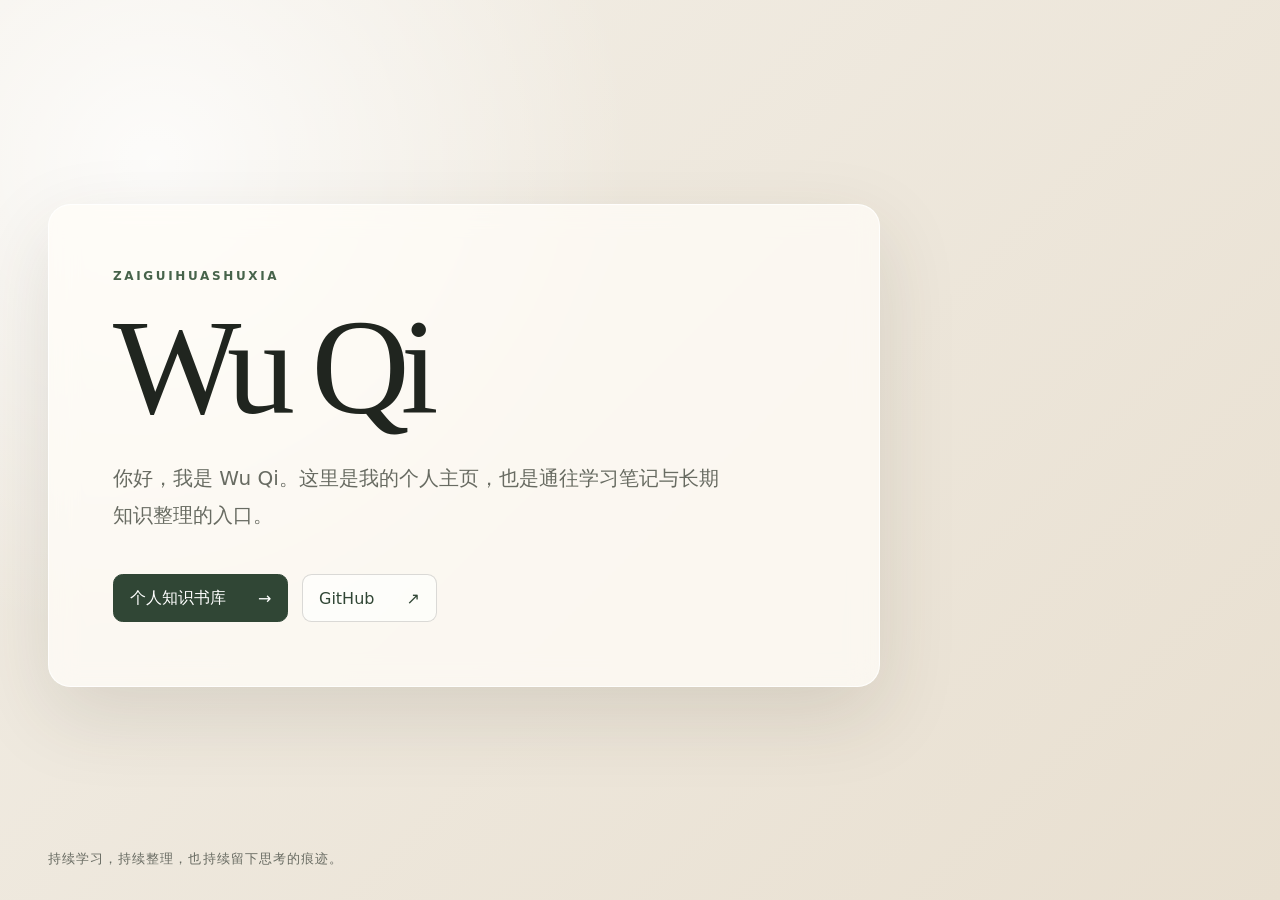
==== public/index.html @ 62cbbd7f "feat: publish personal homepage" ====
<!doctype html>
<html lang="zh-CN">
  <head>
    <meta charset="utf-8">
    <meta name="viewport" content="width=device-width, initial-scale=1">
    <meta
      name="description"
      content="Wu Qi 的个人主页，记录学习、思考与持续整理的知识。"
    >
    <meta name="theme-color" content="#f3efe7">
    <title>Wu Qi · 个人主页</title>
    <link rel="stylesheet" href="styles.css">
  </head>
  <body>
    <a class="skip-link" href="#main-content">跳到主要内容</a>

    <main id="main-content" class="page-shell">
      <section class="intro" aria-labelledby="page-title">
        <p class="eyebrow">ZAIGUIHUASHUXIA</p>
        <h1 id="page-title">Wu Qi</h1>
        <p class="lead">
          你好，我是 Wu Qi。这里是我的个人主页，也是通往学习笔记与长期知识整理的入口。
        </p>

        <nav class="links" aria-label="个人站点导航">
          <a class="primary-link" href="https://zaiguihuashuxia.github.io/notes/">
            <span>个人知识书库</span>
            <span aria-hidden="true">→</span>
          </a>
          <a href="https://github.com/zaiguihuashuxia">
            <span>GitHub</span>
            <span aria-hidden="true">↗</span>
          </a>
        </nav>
      </section>

      <p class="footer-note">持续学习，持续整理，也持续留下思考的痕迹。</p>
    </main>
  </body>
</html>
---- public/styles.css ----
:root {
  color-scheme: light;
  --paper: #f3efe7;
  --paper-deep: #e8dfd0;
  --ink: #20251f;
  --muted: #686b62;
  --accent: #47634b;
  --accent-dark: #304635;
  --line: rgba(32, 37, 31, 0.16);
  --shadow: 0 28px 80px rgba(64, 53, 38, 0.13);
  font-family:
    Inter, ui-sans-serif, system-ui, -apple-system, BlinkMacSystemFont, "Segoe UI",
    "Noto Sans SC", sans-serif;
}

* {
  box-sizing: border-box;
}

html {
  min-width: 320px;
  background: var(--paper);
}

body {
  min-height: 100vh;
  margin: 0;
  color: var(--ink);
  background:
    radial-gradient(circle at 12% 18%, rgba(255, 255, 255, 0.82), transparent 30rem),
    linear-gradient(135deg, var(--paper) 0%, var(--paper-deep) 100%);
}

body::before {
  position: fixed;
  inset: 0;
  z-index: -1;
  background-image: linear-gradient(var(--line) 1px, transparent 1px),
    linear-gradient(90deg, var(--line) 1px, transparent 1px);
  background-size: 4rem 4rem;
  content: "";
  opacity: 0.13;
  mask-image: linear-gradient(to bottom, black, transparent 80%);
}

.skip-link {
  position: fixed;
  top: 1rem;
  left: 1rem;
  z-index: 10;
  padding: 0.65rem 0.9rem;
  color: #fff;
  background: var(--accent-dark);
  border-radius: 0.35rem;
  transform: translateY(-180%);
}

.skip-link:focus {
  transform: translateY(0);
}

.page-shell {
  display: grid;
  min-height: 100vh;
  width: min(100% - 2rem, 74rem);
  margin: 0 auto;
  padding: clamp(2rem, 7vw, 6rem) 0 2rem;
  grid-template-rows: 1fr auto;
}

.intro {
  align-self: center;
  max-width: 52rem;
  padding: clamp(2rem, 5vw, 4.5rem);
  background: rgba(255, 253, 248, 0.76);
  border: 1px solid rgba(255, 255, 255, 0.78);
  border-radius: 1.4rem;
  box-shadow: var(--shadow);
  backdrop-filter: blur(14px);
}

.eyebrow {
  margin: 0 0 1.4rem;
  color: var(--accent);
  font-size: 0.75rem;
  font-weight: 700;
  letter-spacing: 0.22em;
}

h1 {
  margin: 0;
  font-family: Georgia, "Noto Serif SC", serif;
  font-size: clamp(4rem, 13vw, 8.5rem);
  font-weight: 500;
  letter-spacing: -0.065em;
  line-height: 0.9;
}

.lead {
  max-width: 38rem;
  margin: 2rem 0 0;
  color: var(--muted);
  font-size: clamp(1.05rem, 2vw, 1.25rem);
  line-height: 1.85;
}

.links {
  display: flex;
  flex-wrap: wrap;
  gap: 0.85rem;
  margin-top: 2.5rem;
}

.links a {
  display: inline-flex;
  min-height: 3rem;
  padding: 0.8rem 1rem;
  align-items: center;
  justify-content: space-between;
  gap: 2rem;
  color: var(--accent-dark);
  text-decoration: none;
  background: rgba(255, 255, 255, 0.55);
  border: 1px solid var(--line);
  border-radius: 0.6rem;
  transition: background-color 160ms ease, border-color 160ms ease, transform 160ms ease;
}

.links a:hover {
  background: #fff;
  border-color: rgba(48, 70, 53, 0.45);
  transform: translateY(-2px);
}

.links .primary-link {
  color: #fff;
  background: var(--accent-dark);
  border-color: var(--accent-dark);
}

.links .primary-link:hover {
  background: var(--accent);
}

a:focus-visible {
  outline: 3px solid #bd6b38;
  outline-offset: 4px;
}

.footer-note {
  margin: 3rem 0 0;
  color: var(--muted);
  font-size: 0.82rem;
  letter-spacing: 0.08em;
}

@media (max-width: 40rem) {
  .page-shell {
    width: min(100% - 1rem, 74rem);
    padding-top: 0.5rem;
  }

  .intro {
    padding: 2rem 1.3rem;
    border-radius: 1rem;
  }

  h1 {
    font-size: clamp(3.5rem, 22vw, 5.5rem);
  }

  .links {
    display: grid;
  }

  .links a {
    width: 100%;
  }

  .footer-note {
    padding: 0 0.5rem;
  }
}

@media (prefers-reduced-motion: reduce) {
  *,
  *::before,
  *::after {
    scroll-behavior: auto !important;
    transition-duration: 0.01ms !important;
  }
}
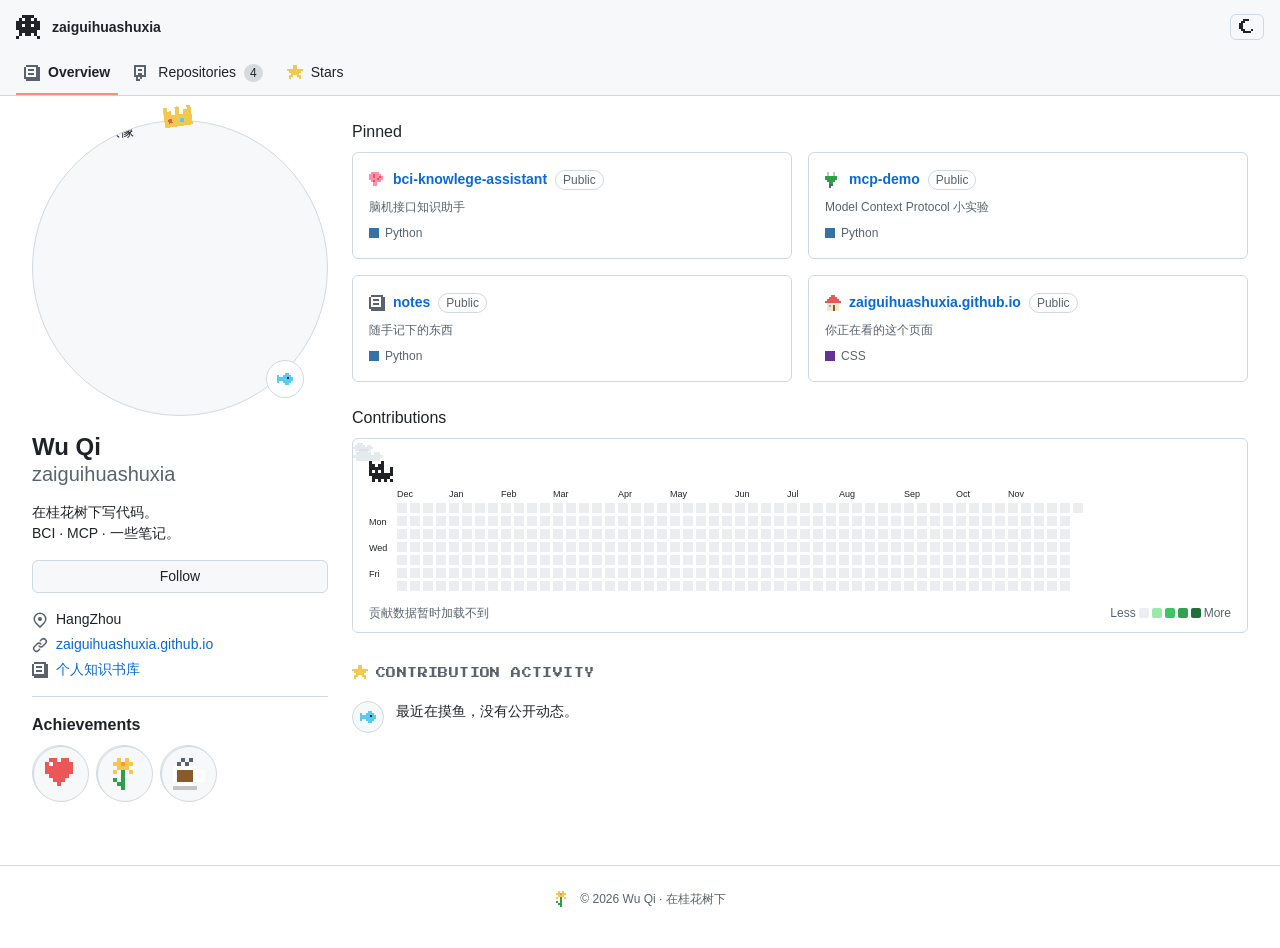
==== commit f0f85699: "feat: GitHub-style profile homepage with pixel art Co-Authored-By: Claude Opus 5.5 <noreply@anthropi" ====
--- a/public/index.html
+++ b/public/index.html
@@ -1,40 +1,260 @@
 <!doctype html>
 <html lang="zh-CN">
-  <head>
-    <meta charset="utf-8">
-    <meta name="viewport" content="width=device-width, initial-scale=1">
-    <meta
-      name="description"
-      content="Wu Qi 的个人主页，记录学习、思考与持续整理的知识。"
-    >
-    <meta name="theme-color" content="#f3efe7">
-    <title>Wu Qi · 个人主页</title>
-    <link rel="stylesheet" href="styles.css">
-  </head>
-  <body>
-    <a class="skip-link" href="#main-content">跳到主要内容</a>
-
-    <main id="main-content" class="page-shell">
-      <section class="intro" aria-labelledby="page-title">
-        <p class="eyebrow">ZAIGUIHUASHUXIA</p>
-        <h1 id="page-title">Wu Qi</h1>
-        <p class="lead">
-          你好，我是 Wu Qi。这里是我的个人主页，也是通往学习笔记与长期知识整理的入口。
-        </p>
-
-        <nav class="links" aria-label="个人站点导航">
-          <a class="primary-link" href="https://zaiguihuashuxia.github.io/notes/">
-            <span>个人知识书库</span>
-            <span aria-hidden="true">→</span>
-          </a>
-          <a href="https://github.com/zaiguihuashuxia">
-            <span>GitHub</span>
-            <span aria-hidden="true">↗</span>
-          </a>
-        </nav>
-      </section>
-
-      <p class="footer-note">持续学习，持续整理，也持续留下思考的痕迹。</p>
-    </main>
-  </body>
+<head>
+<meta charset="utf-8">
+<meta name="viewport" content="width=device-width, initial-scale=1">
+<meta name="description" content="Wu Qi 的个人主页，记录学习、思考与持续整理的知识。">
+<title>Wu Qi · zaiguihuashuxia</title>
+<link rel="preconnect" href="https://fonts.googleapis.com">
+<link href="https://fonts.googleapis.com/css2?family=Press+Start+2P&display=swap" rel="stylesheet">
+<style>
+:root{
+  --bg:#ffffff;--bg2:#f6f8fa;--fg:#1f2328;--muted:#59636e;--border:#d1d9e0;--link:#0969da;
+  --nav:#f6f8fa;--btn:#f6f8fa;--accent:#fd8c73;
+  --c0:#ebedf0;--c1:#9be9a8;--c2:#40c463;--c3:#30a14e;--c4:#216e39;
+  --pix:'Press Start 2P',ui-monospace,monospace;
+}
+@media (prefers-color-scheme:dark){:root:not([data-theme="light"]){
+  --bg:#0d1117;--bg2:#151b23;--fg:#f0f6fc;--muted:#9198a1;--border:#3d444d;--link:#4493f8;
+  --nav:#010409;--btn:#212830;--c0:#151b23;--c1:#033a16;--c2:#196c2e;--c3:#2ea043;--c4:#56d364;}}
+:root[data-theme="dark"]{
+  --bg:#0d1117;--bg2:#151b23;--fg:#f0f6fc;--muted:#9198a1;--border:#3d444d;--link:#4493f8;
+  --nav:#010409;--btn:#212830;--c0:#151b23;--c1:#033a16;--c2:#196c2e;--c3:#2ea043;--c4:#56d364;}
+*{box-sizing:border-box}
+html{background:var(--bg)}
+body{margin:0;background:var(--bg);color:var(--fg);font:14px/1.5 -apple-system,BlinkMacSystemFont,"Segoe UI","Noto Sans","PingFang SC","Microsoft YaHei",Helvetica,Arial,sans-serif}
+a{color:var(--link);text-decoration:none}a:hover{text-decoration:underline}
+a:focus-visible,button:focus-visible{outline:2px solid var(--link);outline-offset:2px;border-radius:4px}
+svg.px{image-rendering:pixelated;shape-rendering:crispEdges;display:block}
+button{font:inherit;color:inherit;cursor:pointer}
+
+/* top bar */
+.top{background:var(--nav);border-bottom:1px solid var(--border)}
+.top .in{display:flex;align-items:center;gap:12px;padding:14px 16px;max-width:1280px;margin:auto}
+.top .who{font-weight:600;font-size:14px}
+.top .sp{flex:1}
+.theme{border:1px solid var(--border);background:var(--btn);border-radius:6px;padding:4px 8px;display:flex;align-items:center}
+.tabs{display:flex;gap:8px;max-width:1280px;margin:auto;padding:0 16px;overflow-x:auto}
+.tab{display:flex;align-items:center;gap:8px;padding:8px 8px 10px;color:var(--fg);border-bottom:2px solid transparent;white-space:nowrap}
+.tab:hover{text-decoration:none;background:color-mix(in srgb,var(--fg) 6%,transparent);border-radius:6px 6px 0 0}
+.tab.on{border-bottom-color:var(--accent);font-weight:600}
+.count{background:color-mix(in srgb,var(--muted) 20%,transparent);border-radius:2em;padding:0 6px;font-size:12px}
+
+/* layout */
+.wrap{max-width:1280px;margin:auto;padding:24px 32px;display:grid;grid-template-columns:296px minmax(0,1fr);gap:24px}
+@media(max-width:767px){.wrap{grid-template-columns:1fr;padding:16px}}
+
+/* sidebar */
+.avatar{position:relative;width:100%;max-width:296px;aspect-ratio:1}
+.avatar img{width:100%;height:100%;border-radius:50%;border:1px solid var(--border);display:block;background:var(--bg2)}
+.avatar .badge{position:absolute;right:8%;bottom:6%;width:38px;height:38px;border-radius:50%;background:var(--bg);border:1px solid var(--border);display:grid;place-items:center}
+.avatar .crown{position:absolute;left:50%;top:-14px;transform:translateX(-50%) rotate(-8deg)}
+@media(max-width:767px){.side-head{display:flex;gap:16px;align-items:center}.avatar{width:96px;flex:none}.avatar .badge,.avatar .crown{display:none}}
+h1.name{margin:16px 0 0;font-size:24px;line-height:1.25;font-weight:600}
+.handle{font-size:20px;font-weight:300;color:var(--muted);line-height:24px}
+.bio{margin:16px 0}
+.follow{width:100%;border:1px solid var(--border);background:var(--btn);border-radius:6px;padding:5px 16px;font-weight:500;display:block;text-align:center;color:var(--fg)}
+.follow:hover{text-decoration:none;background:color-mix(in srgb,var(--btn) 80%,var(--fg) 8%)}
+.facts{list-style:none;padding:0;margin:16px 0}
+.facts li{display:flex;align-items:center;gap:8px;margin:4px 0}
+.facts svg{flex:none;fill:var(--muted)}
+.hr{border-top:1px solid var(--border);margin:16px 0}
+.h2{font-size:16px;font-weight:600;margin:0 0 8px}
+.ach{display:flex;gap:8px;flex-wrap:wrap}
+.ach span{width:56px;height:56px;border-radius:50%;background:var(--bg2);border:1px solid var(--border);display:grid;place-items:center}
+
+/* pinned */
+.sec-h{display:flex;justify-content:space-between;align-items:baseline;margin:0 0 8px}
+.sec-h h2{font-size:16px;font-weight:400;margin:0}
+.pins{display:grid;grid-template-columns:repeat(2,minmax(0,1fr));gap:16px;list-style:none;padding:0;margin:0 0 24px}
+@media(max-width:767px){.pins{grid-template-columns:1fr}}
+.pin{border:1px solid var(--border);border-radius:6px;padding:16px;display:flex;flex-direction:column;gap:8px;background:var(--bg)}
+.pin .t{display:flex;align-items:center;gap:8px}
+.pin .t a{font-weight:600;overflow:hidden;text-overflow:ellipsis;white-space:nowrap}
+.pub{border:1px solid var(--border);border-radius:2em;padding:0 7px;font-size:12px;color:var(--muted);font-weight:500}
+.pin p{margin:0;color:var(--muted);font-size:12px;flex:1}
+.lang{display:flex;align-items:center;gap:6px;color:var(--muted);font-size:12px}
+.dot{width:10px;height:10px;display:inline-block}
+
+/* contributions */
+.contrib{border:1px solid var(--border);border-radius:6px;padding:16px 16px 10px;position:relative;overflow:hidden}
+.contrib-h{font-size:16px;font-weight:400;margin:0 0 8px}
+.track{position:relative;height:30px;margin-bottom:2px}
+.walker{position:absolute;bottom:0;left:0;animation:walk 18s linear infinite}
+.walker svg{animation:hop .5s steps(2) infinite}
+@keyframes walk{from{transform:translateX(-40px)}to{transform:translateX(calc(var(--w,700px)))}}
+@keyframes hop{50%{transform:translateY(-2px)}}
+.graph{overflow-x:auto;padding-bottom:4px}
+.graph svg{display:block}
+.graph text{fill:var(--fg);font-size:9px}
+.legend{display:flex;justify-content:space-between;align-items:center;flex-wrap:wrap;gap:8px;color:var(--muted);font-size:12px;margin-top:6px}
+.legend .sw{display:flex;gap:3px;align-items:center}
+.legend i{width:10px;height:10px;display:inline-block;border-radius:2px}
+.cloud{position:absolute;top:10px;opacity:.55;animation:drift 40s linear infinite}
+@keyframes drift{from{transform:translateX(-80px)}to{transform:translateX(900px)}}
+
+/* activity */
+.act{margin-top:24px}
+.act-row{display:flex;gap:12px;padding:12px 0;border-top:1px solid var(--border);align-items:flex-start}
+.act-row:first-of-type{border-top:0}
+.act-row .ic{width:32px;height:32px;border-radius:50%;background:var(--bg2);border:1px solid var(--border);display:grid;place-items:center;flex:none}
+.act-row small{color:var(--muted)}
+.pixtitle{font-family:var(--pix);font-size:10px;letter-spacing:.04em;color:var(--muted);margin:32px 0 8px;display:flex;align-items:center;gap:8px}
+
+.foot{border-top:1px solid var(--border);max-width:1280px;margin:40px auto 0;padding:24px 16px 40px;color:var(--muted);font-size:12px;display:flex;align-items:center;justify-content:center;gap:10px}
+@media (prefers-reduced-motion:reduce){.walker,.walker svg,.cloud{animation:none}}
+</style>
+</head>
+<body>
+
+<header class="top">
+  <div class="in">
+    <span data-sprite="logo" data-scale="3" aria-hidden="true"></span>
+    <span class="who">zaiguihuashuxia</span>
+    <span class="sp"></span>
+    <button class="theme" id="theme" aria-label="切换明暗主题"><span data-sprite="moon" data-scale="2"></span></button>
+  </div>
+  <nav class="tabs" aria-label="主页导航">
+    <a class="tab on" href="#"><span data-sprite="book" data-scale="2"></span>Overview</a>
+    <a class="tab" href="https://github.com/zaiguihuashuxia?tab=repositories"><span data-sprite="repo" data-scale="2"></span>Repositories <span class="count">4</span></a>
+    <a class="tab" href="https://github.com/zaiguihuashuxia?tab=stars"><span data-sprite="star" data-scale="2"></span>Stars</a>
+  </nav>
+</header>
+
+<main class="wrap">
+  <aside>
+    <div class="side-head">
+      <div class="avatar">
+        <span class="crown" data-sprite="crown" data-scale="4" aria-hidden="true"></span>
+        <img src="https://avatars.githubusercontent.com/u/109660332?v=4&s=460" alt="Wu Qi 的头像" width="296" height="296">
+        <span class="badge" title="摸鱼中"><span data-sprite="fish" data-scale="2"></span></span>
+      </div>
+      <div>
+        <h1 class="name">Wu Qi</h1>
+        <div class="handle">zaiguihuashuxia</div>
+      </div>
+    </div>
+    <p class="bio">在桂花树下写代码。<br>BCI · MCP · 一些笔记。</p>
+    <a class="follow" href="https://github.com/zaiguihuashuxia">Follow</a>
+    <ul class="facts">
+      <li><svg viewBox="0 0 16 16" width="16" height="16"><path d="m12.596 11.596-3.535 3.536a1.5 1.5 0 0 1-2.122 0l-3.535-3.536a6.5 6.5 0 1 1 9.192-9.193 6.5 6.5 0 0 1 0 9.193Zm-1.06-8.132v-.001a5 5 0 1 0-7.072 7.072L8 14.07l3.536-3.534a5 5 0 0 0 0-7.072ZM8 9a2 2 0 1 1-.001-3.999A2 2 0 0 1 8 9Z"/></svg>HangZhou</li>
+      <li><svg viewBox="0 0 16 16" width="16" height="16"><path d="m7.775 3.275 1.25-1.25a3.5 3.5 0 1 1 4.95 4.95l-2.5 2.5a3.5 3.5 0 0 1-4.95 0 .751.751 0 0 1 .018-1.042.751.751 0 0 1 1.042-.018 1.998 1.998 0 0 0 2.83 0l2.5-2.5a2.002 2.002 0 0 0-2.83-2.83l-1.25 1.25a.751.751 0 0 1-1.042-.018.751.751 0 0 1-.018-1.042Zm-4.69 9.64a1.998 1.998 0 0 0 2.83 0l1.25-1.25a.751.751 0 0 1 1.042.018.751.751 0 0 1 .018 1.042l-1.25 1.25a3.5 3.5 0 1 1-4.95-4.95l2.5-2.5a3.5 3.5 0 0 1 4.95 0 .751.751 0 0 1-.018 1.042.751.751 0 0 1-1.042.018 1.998 1.998 0 0 0-2.83 0l-2.5 2.5a1.998 1.998 0 0 0 0 2.83Z"/></svg><a href="https://zaiguihuashuxia.github.io">zaiguihuashuxia.github.io</a></li>
+      <li><span data-sprite="book" data-scale="2"></span><a href="https://zaiguihuashuxia.github.io/notes/">个人知识书库</a></li>
+    </ul>
+    <div class="hr"></div>
+    <h2 class="h2">Achievements</h2>
+    <div class="ach">
+      <span title="Pixel Heart"><span data-sprite="heart" data-scale="4"></span></span>
+      <span title="Osmanthus"><span data-sprite="flower" data-scale="4"></span></span>
+      <span title="Coffee"><span data-sprite="coffee" data-scale="4"></span></span>
+    </div>
+  </aside>
+
+  <section>
+    <div class="sec-h"><h2>Pinned</h2></div>
+    <ol class="pins">
+      <li class="pin"><div class="t"><span data-sprite="brain" data-scale="2"></span><a href="https://github.com/zaiguihuashuxia/bci-knowlege-assistant">bci-knowlege-assistant</a><span class="pub">Public</span></div><p>脑机接口知识助手</p><span class="lang"><i class="dot" style="background:#3572A5"></i>Python</span></li>
+      <li class="pin"><div class="t"><span data-sprite="plug" data-scale="2"></span><a href="https://github.com/zaiguihuashuxia/mcp-demo">mcp-demo</a><span class="pub">Public</span></div><p>Model Context Protocol 小实验</p><span class="lang"><i class="dot" style="background:#3572A5"></i>Python</span></li>
+      <li class="pin"><div class="t"><span data-sprite="book" data-scale="2"></span><a href="https://github.com/zaiguihuashuxia/notes">notes</a><span class="pub">Public</span></div><p>随手记下的东西</p><span class="lang"><i class="dot" style="background:#3572A5"></i>Python</span></li>
+      <li class="pin"><div class="t"><span data-sprite="house" data-scale="2"></span><a href="https://github.com/zaiguihuashuxia/zaiguihuashuxia.github.io">zaiguihuashuxia.github.io</a><span class="pub">Public</span></div><p>你正在看的这个页面</p><span class="lang"><i class="dot" style="background:#663399"></i>CSS</span></li>
+    </ol>
+
+    <h2 class="contrib-h" id="total">contributions in the last year</h2>
+    <div class="contrib">
+      <span class="cloud" style="left:0" data-sprite="cloud" data-scale="3" aria-hidden="true"></span>
+      <span class="cloud" style="left:0;top:4px;animation-delay:-22s;animation-duration:55s" data-sprite="cloud" data-scale="2" aria-hidden="true"></span>
+      <div class="track" id="track"><span class="walker" data-sprite="cat" data-scale="3" aria-hidden="true"></span></div>
+      <div class="graph" id="graph"></div>
+      <div class="legend"><span id="gnote">数据来自 GitHub 公开贡献记录</span><span class="sw">Less <i style="background:var(--c0)"></i><i style="background:var(--c1)"></i><i style="background:var(--c2)"></i><i style="background:var(--c3)"></i><i style="background:var(--c4)"></i> More</span></div>
+    </div>
+
+    <div class="act">
+      <div class="pixtitle"><span data-sprite="star" data-scale="2"></span>CONTRIBUTION ACTIVITY</div>
+      <div id="acts"></div>
+    </div>
+  </section>
+</main>
+
+<footer class="foot"><span data-sprite="flower" data-scale="2"></span><span>© 2026 Wu Qi · 在桂花树下</span></footer>
+
+<script>
+'use strict';
+/* ---- pixel sprites: each char maps to a palette color, '.' is transparent ---- */
+const P={k:'#1f2328',w:'#ffffff',g:'#2ea043',G:'#216e39',y:'#f2c94c',o:'#f2994a',r:'#eb5757',p:'#ff8fab',b:'#56ccf2',B:'#2f80ed',n:'#8b5a2b',s:'#c4c4c4',l:'#9b51e0',c:'#f5e6c8',m:'var(--muted)',f:'var(--fg)',C:'var(--border)'};
+const S={
+ logo:['..ffff..','.f.ff.f.','ffffffff','ff.ff.ff','ffffffff','.ffffff.','.f.ff.f.','f......f'],
+ moon:['..fff...','.ff.....','ff......','ff......','ff......','.ff...f.','..ffff..','........'],
+ sun:['...y....','.y.y.y..','..yyy...','yyyyyyy.','..yyy...','.y.y.y..','...y....','........'],
+ book:['.mmmmmm.','m.....mm','m.mmm.mm','m.....mm','m.mmm.mm','m.....mm','mmmmmmmm','.mmmmmmm'],
+ repo:['mmmmmm..','m....m..','m.mm.m..','m....m..','m.mm.m..','mmmmmm..','.m.m....','.mm.....'],
+ star:['...yy...','...yy...','yyyyyyyy','.yyyyyy.','..yyyy..','.yy..yy.','.y....y.','........'],
+ heart:['.rr.rr..','rwrrrrr.','rrrrrrr.','rrrrrrr.','.rrrrr..','..rrr...','...r....','........'],
+ flower:['..y.y...','.yyoyy..','..yyy...','.y.g.y..','...g....','.g.g....','..gg....','...g....'],
+ coffee:['..m.m...','.m.m....','wwwwww..','wnnnnwww','wnnnnw.w','wnnnnwww','.wwww...','ssssss..'],
+ crown:['y..y..y.','yy.y.yy.','yyyyyyy.','yryybyy.','yyyyyyy.','........'],
+ fish:['....bb..','b..bbbb.','bbbbbkbb','bbbbbbbb','b..bbbb.','....bb..'],
+ brain:['.pppp...','pprppp..','pprpprp.','pppprpp.','.prppp..','..pp....','..pp....','........'],
+ plug:['.s..s...','.s..s...','gggggg..','gggggg..','.gggg...','..gg....','..mm....','..m.....'],
+ house:['...rr...','..rrrr..','.rrrrrr.','rrrrrrrr','.cccccc.','.cbcncc.','.cccncc.','.cccncc.'],
+ cloud:['..CCC.....','.CCCCC.CC.','CCCCCCCCCC','.CCCCCCCC.'],
+ cat:['k...k...','kk.kk...','kkkkk..k','kwkwk..k','kkkkkkkk','.kkkkkk.','.k.k.k.k','........'],
+};
+function sprite(name,scale){
+  const rows=S[name];if(!rows)return '';
+  const w=rows[0].length,h=rows.length;let r='';
+  rows.forEach((row,y)=>[...row].forEach((ch,x)=>{if(ch!=='.')r+=`<rect x="${x}" y="${y}" width="1" height="1" fill="${P[ch]||ch}"/>`}));
+  return `<svg class="px" viewBox="0 0 ${w} ${h}" width="${w*scale}" height="${h*scale}" aria-hidden="true">${r}</svg>`;
+}
+function paint(root=document){root.querySelectorAll('[data-sprite]').forEach(el=>{el.innerHTML=sprite(el.dataset.sprite,+el.dataset.scale||2)})}
+paint();
+
+/* ---- theme toggle ---- */
+const btn=document.getElementById('theme');
+function isDark(){const t=document.documentElement.dataset.theme;return t?t==='dark':matchMedia('(prefers-color-scheme:dark)').matches}
+function syncIcon(){btn.firstElementChild.dataset.sprite=isDark()?'sun':'moon';paint(btn)}
+try{const t=localStorage.getItem('theme');if(t)document.documentElement.dataset.theme=t}catch{}
+syncIcon();
+btn.onclick=()=>{const t=isDark()?'light':'dark';document.documentElement.dataset.theme=t;try{localStorage.setItem('theme',t)}catch{}syncIcon()};
+
+/* ---- contribution graph (pixel squares) ---- */
+const USER='zaiguihuashuxia';
+const months=['Jan','Feb','Mar','Apr','May','Jun','Jul','Aug','Sep','Oct','Nov','Dec'];
+function drawGraph(days){
+  const first=new Date(days[0].date+'T00:00:00');const off=first.getDay();
+  const cols=Math.ceil((days.length+off)/7);const cell=10,gap=3,L=28,T=16;
+  const W=L+cols*(cell+gap),H=T+7*(cell+gap);
+  let s=`<svg class="px" viewBox="0 0 ${W} ${H}" width="${W}" height="${H}" role="img" aria-label="过去一年的贡献格子图">`;
+  ['','Mon','','Wed','','Fri',''].forEach((d,i)=>{if(d)s+=`<text x="0" y="${T+i*(cell+gap)+9}">${d}</text>`});
+  let lastM=-1;
+  days.forEach((d,i)=>{
+    const idx=i+off,c=Math.floor(idx/7),r=idx%7,x=L+c*(cell+gap),y=T+r*(cell+gap);
+    const m=new Date(d.date+'T00:00:00').getMonth();
+    if(r===0||i===0){if(m!==lastM&&c<cols-1){s+=`<text x="${x}" y="10">${months[m]}</text>`;lastM=m}}
+    s+=`<rect x="${x}" y="${y}" width="${cell}" height="${cell}" fill="var(--c${d.level})"><title>${d.count} contributions on ${d.date}</title></rect>`;
+  });
+  document.getElementById('graph').innerHTML=s+'</svg>';
+  document.getElementById('track').style.setProperty('--w',W+'px');
+}
+function drawActs(days){
+  const byMonth={};days.forEach(d=>{if(d.count){const k=d.date.slice(0,7);byMonth[k]=(byMonth[k]||0)+d.count}});
+  const keys=Object.keys(byMonth).sort().reverse().slice(0,4);
+  const icons=['plug','book','brain','house'];
+  document.getElementById('acts').innerHTML=keys.length?keys.map((k,i)=>{
+    const [y,m]=k.split('-');
+    return `<div class="act-row"><span class="ic"><span data-sprite="${icons[i%4]}" data-scale="2"></span></span><div><div>Created <b>${byMonth[k]}</b> commit${byMonth[k]>1?'s':''}</div><small>${months[+m-1]} ${y}</small></div></div>`;
+  }).join(''):'<div class="act-row"><span class="ic"><span data-sprite="fish" data-scale="2"></span></span><div>最近在摸鱼，没有公开动态。</div></div>';
+  paint(document.getElementById('acts'));
+}
+function fallback(){
+  const days=[],now=new Date();
+  for(let i=364;i>=0;i--){const d=new Date(now);d.setDate(now.getDate()-i);days.push({date:d.toISOString().slice(0,10),count:0,level:0})}
+  drawGraph(days);document.getElementById('total').textContent='Contributions';document.getElementById('gnote').textContent='贡献数据暂时加载不到';drawActs([]);
+}
+fetch(`https://github-contributions-api.jogruber.de/v4/${USER}?y=last`)
+  .then(r=>r.ok?r.json():Promise.reject())
+  .then(j=>{const days=j.contributions;drawGraph(days);
+    document.getElementById('total').textContent=`${j.total.lastYear} contributions in the last year`;drawActs(days)})
+  .catch(fallback);
+</script>
+</body>
 </html>
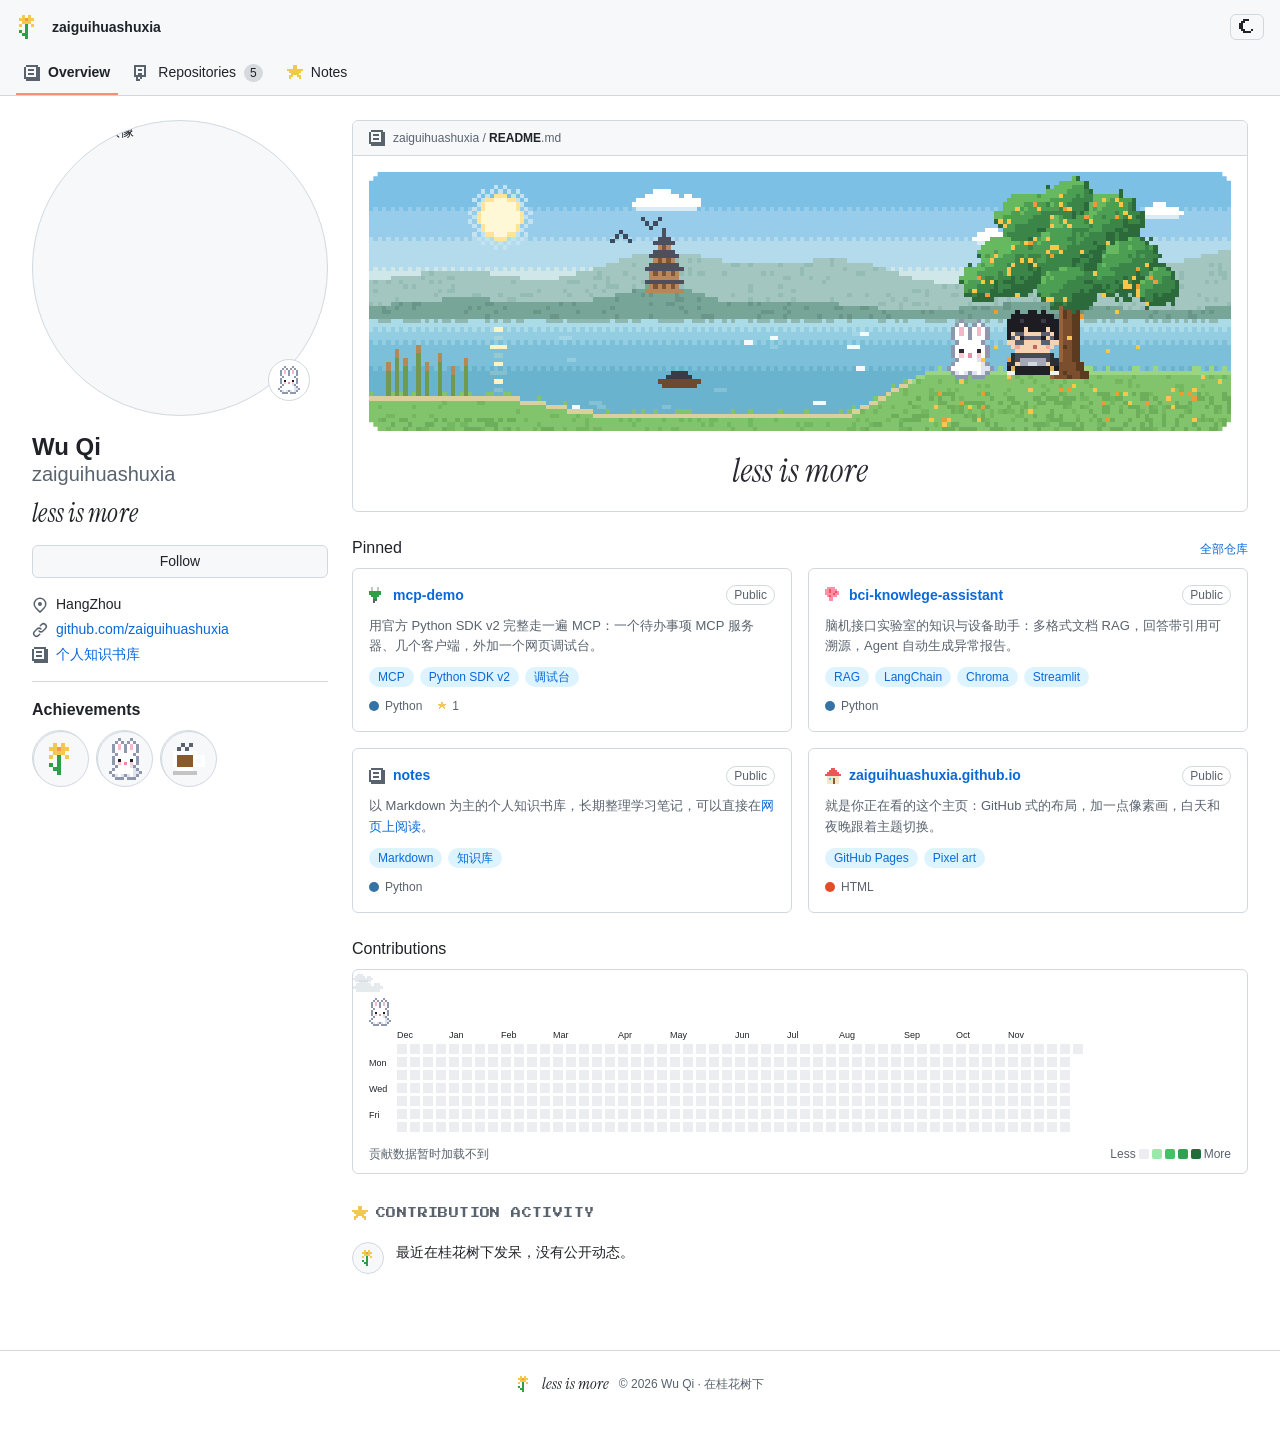
==== commit e40d0cfa: "feat: homepage with README pixel banner, bunny, and balanced project cards Co-Authored-By: Claude Op" ====
--- a/public/index.html
+++ b/public/index.html
@@ -3,23 +3,28 @@
 <head>
 <meta charset="utf-8">
 <meta name="viewport" content="width=device-width, initial-scale=1">
-<meta name="description" content="Wu Qi 的个人主页，记录学习、思考与持续整理的知识。">
+<meta name="description" content="Wu Qi（zaiguihuashuxia）的个人主页：在桂花树下写代码，less is more。">
 <title>Wu Qi · zaiguihuashuxia</title>
 <link rel="preconnect" href="https://fonts.googleapis.com">
-<link href="https://fonts.googleapis.com/css2?family=Press+Start+2P&display=swap" rel="stylesheet">
+<link rel="preconnect" href="https://fonts.gstatic.com" crossorigin>
+<link href="https://fonts.googleapis.com/css2?family=Instrument+Serif:ital@1&family=Press+Start+2P&display=swap" rel="stylesheet">
+<script>try{const t=localStorage.getItem('theme');if(t)document.documentElement.dataset.theme=t}catch(e){}</script>
 <style>
 :root{
   --bg:#ffffff;--bg2:#f6f8fa;--fg:#1f2328;--muted:#59636e;--border:#d1d9e0;--link:#0969da;
-  --nav:#f6f8fa;--btn:#f6f8fa;--accent:#fd8c73;
+  --nav:#f6f8fa;--btn:#f6f8fa;--accent:#fd8c73;--chip:#ddf4ff;--chipfg:#0969da;
   --c0:#ebedf0;--c1:#9be9a8;--c2:#40c463;--c3:#30a14e;--c4:#216e39;
   --pix:'Press Start 2P',ui-monospace,monospace;
+  --serif:'Instrument Serif',Georgia,'Times New Roman',serif;
 }
 @media (prefers-color-scheme:dark){:root:not([data-theme="light"]){
   --bg:#0d1117;--bg2:#151b23;--fg:#f0f6fc;--muted:#9198a1;--border:#3d444d;--link:#4493f8;
-  --nav:#010409;--btn:#212830;--c0:#151b23;--c1:#033a16;--c2:#196c2e;--c3:#2ea043;--c4:#56d364;}}
+  --nav:#010409;--btn:#212830;--chip:#121d2f;--chipfg:#4493f8;
+  --c0:#151b23;--c1:#033a16;--c2:#196c2e;--c3:#2ea043;--c4:#56d364;}}
 :root[data-theme="dark"]{
   --bg:#0d1117;--bg2:#151b23;--fg:#f0f6fc;--muted:#9198a1;--border:#3d444d;--link:#4493f8;
-  --nav:#010409;--btn:#212830;--c0:#151b23;--c1:#033a16;--c2:#196c2e;--c3:#2ea043;--c4:#56d364;}
+  --nav:#010409;--btn:#212830;--chip:#121d2f;--chipfg:#4493f8;
+  --c0:#151b23;--c1:#033a16;--c2:#196c2e;--c3:#2ea043;--c4:#56d364;}
 *{box-sizing:border-box}
 html{background:var(--bg)}
 body{margin:0;background:var(--bg);color:var(--fg);font:14px/1.5 -apple-system,BlinkMacSystemFont,"Segoe UI","Noto Sans","PingFang SC","Microsoft YaHei",Helvetica,Arial,sans-serif}
@@ -27,6 +32,11 @@
 a:focus-visible,button:focus-visible{outline:2px solid var(--link);outline-offset:2px;border-radius:4px}
 svg.px{image-rendering:pixelated;shape-rendering:crispEdges;display:block}
 button{font:inherit;color:inherit;cursor:pointer}
+
+/* day / night artwork follows the theme */
+img.night{display:none}
+@media (prefers-color-scheme:dark){:root:not([data-theme="light"]) .day{display:none}:root:not([data-theme="light"]) .night{display:block}}
+:root[data-theme="dark"] .day{display:none}:root[data-theme="dark"] .night{display:block}
 
 /* top bar */
 .top{background:var(--nav);border-bottom:1px solid var(--border)}
@@ -42,17 +52,16 @@
 
 /* layout */
 .wrap{max-width:1280px;margin:auto;padding:24px 32px;display:grid;grid-template-columns:296px minmax(0,1fr);gap:24px}
-@media(max-width:767px){.wrap{grid-template-columns:1fr;padding:16px}}
+@media(max-width:767px){.wrap{grid-template-columns:minmax(0,1fr);padding:16px}}
 
 /* sidebar */
 .avatar{position:relative;width:100%;max-width:296px;aspect-ratio:1}
 .avatar img{width:100%;height:100%;border-radius:50%;border:1px solid var(--border);display:block;background:var(--bg2)}
-.avatar .badge{position:absolute;right:8%;bottom:6%;width:38px;height:38px;border-radius:50%;background:var(--bg);border:1px solid var(--border);display:grid;place-items:center}
-.avatar .crown{position:absolute;left:50%;top:-14px;transform:translateX(-50%) rotate(-8deg)}
-@media(max-width:767px){.side-head{display:flex;gap:16px;align-items:center}.avatar{width:96px;flex:none}.avatar .badge,.avatar .crown{display:none}}
+.avatar .badge{position:absolute;right:6%;bottom:5%;width:42px;height:42px;border-radius:50%;background:var(--bg);border:1px solid var(--border);display:grid;place-items:center}
+@media(max-width:767px){.side-head{display:flex;gap:16px;align-items:center}.avatar{width:96px;flex:none}.avatar .badge{display:none}}
 h1.name{margin:16px 0 0;font-size:24px;line-height:1.25;font-weight:600}
 .handle{font-size:20px;font-weight:300;color:var(--muted);line-height:24px}
-.bio{margin:16px 0}
+.bio{margin:12px 0 16px;font:italic 26px/1.2 var(--serif);letter-spacing:.01em}
 .follow{width:100%;border:1px solid var(--border);background:var(--btn);border-radius:6px;padding:5px 16px;font-weight:500;display:block;text-align:center;color:var(--fg)}
 .follow:hover{text-decoration:none;background:color-mix(in srgb,var(--btn) 80%,var(--fg) 8%)}
 .facts{list-style:none;padding:0;margin:16px 0}
@@ -63,27 +72,39 @@
 .ach{display:flex;gap:8px;flex-wrap:wrap}
 .ach span{width:56px;height:56px;border-radius:50%;background:var(--bg2);border:1px solid var(--border);display:grid;place-items:center}
 
+/* README card */
+.readme{border:1px solid var(--border);border-radius:6px;margin-bottom:24px;overflow:hidden}
+.readme-h{display:flex;align-items:center;gap:8px;padding:8px 16px;font-size:12px;color:var(--muted);border-bottom:1px solid var(--border);background:var(--bg2)}
+.readme-h b{color:var(--fg);font-weight:600}
+.readme-b{padding:16px 16px 18px}
+.banner{display:block;width:100%;height:auto;aspect-ratio:10/3}
+.slogan{display:block;height:46px;width:auto;margin:16px auto 0}
+
 /* pinned */
 .sec-h{display:flex;justify-content:space-between;align-items:baseline;margin:0 0 8px}
 .sec-h h2{font-size:16px;font-weight:400;margin:0}
-.pins{display:grid;grid-template-columns:repeat(2,minmax(0,1fr));gap:16px;list-style:none;padding:0;margin:0 0 24px}
-@media(max-width:767px){.pins{grid-template-columns:1fr}}
-.pin{border:1px solid var(--border);border-radius:6px;padding:16px;display:flex;flex-direction:column;gap:8px;background:var(--bg)}
+.sec-h a{font-size:12px}
+.pins{display:grid;grid-template-columns:repeat(2,minmax(0,1fr));grid-auto-rows:1fr;gap:16px;list-style:none;padding:0;margin:0 0 24px}
+@media(max-width:767px){.pins{grid-template-columns:1fr;grid-auto-rows:auto}}
+.pin{border:1px solid var(--border);border-radius:6px;padding:16px;display:flex;flex-direction:column;gap:10px;background:var(--bg)}
 .pin .t{display:flex;align-items:center;gap:8px}
-.pin .t a{font-weight:600;overflow:hidden;text-overflow:ellipsis;white-space:nowrap}
-.pub{border:1px solid var(--border);border-radius:2em;padding:0 7px;font-size:12px;color:var(--muted);font-weight:500}
-.pin p{margin:0;color:var(--muted);font-size:12px;flex:1}
-.lang{display:flex;align-items:center;gap:6px;color:var(--muted);font-size:12px}
-.dot{width:10px;height:10px;display:inline-block}
+.pin .t a{font-weight:600;overflow:hidden;text-overflow:ellipsis;white-space:nowrap;min-width:0}
+.pub{border:1px solid var(--border);border-radius:2em;padding:0 7px;font-size:12px;color:var(--muted);font-weight:500;margin-left:auto;flex:none}
+.pin p{margin:0;color:var(--muted);font-size:13px;line-height:1.6;flex:1;display:-webkit-box;-webkit-line-clamp:3;-webkit-box-orient:vertical;overflow:hidden}
+.chips{display:flex;flex-wrap:wrap;gap:6px}
+.chips span{background:var(--chip);color:var(--chipfg);border-radius:2em;padding:1px 9px;font-size:12px;font-weight:500}
+.meta{display:flex;align-items:center;gap:16px;color:var(--muted);font-size:12px}
+.meta span{display:flex;align-items:center;gap:6px}
+.dot{width:10px;height:10px;display:inline-block;border-radius:50%}
 
 /* contributions */
 .contrib{border:1px solid var(--border);border-radius:6px;padding:16px 16px 10px;position:relative;overflow:hidden}
 .contrib-h{font-size:16px;font-weight:400;margin:0 0 8px}
-.track{position:relative;height:30px;margin-bottom:2px}
-.walker{position:absolute;bottom:0;left:0;animation:walk 18s linear infinite}
-.walker svg{animation:hop .5s steps(2) infinite}
+.track{position:relative;height:40px;margin-bottom:2px}
+.walker{position:absolute;bottom:0;left:0;animation:walk 26s linear infinite}
+.walker svg{animation:hop .9s steps(4) infinite}
 @keyframes walk{from{transform:translateX(-40px)}to{transform:translateX(calc(var(--w,700px)))}}
-@keyframes hop{50%{transform:translateY(-2px)}}
+@keyframes hop{0%,100%{transform:translateY(0)}50%{transform:translateY(-8px)}}
 .graph{overflow-x:auto;padding-bottom:4px}
 .graph svg{display:block}
 .graph text{fill:var(--fg);font-size:9px}
@@ -102,6 +123,7 @@
 .pixtitle{font-family:var(--pix);font-size:10px;letter-spacing:.04em;color:var(--muted);margin:32px 0 8px;display:flex;align-items:center;gap:8px}
 
 .foot{border-top:1px solid var(--border);max-width:1280px;margin:40px auto 0;padding:24px 16px 40px;color:var(--muted);font-size:12px;display:flex;align-items:center;justify-content:center;gap:10px}
+.foot em{font:italic 16px/1 var(--serif);color:var(--fg)}
 @media (prefers-reduced-motion:reduce){.walker,.walker svg,.cloud{animation:none}}
 </style>
 </head>
@@ -109,15 +131,15 @@
 
 <header class="top">
   <div class="in">
-    <span data-sprite="logo" data-scale="3" aria-hidden="true"></span>
+    <span data-sprite="flower" data-scale="3" aria-hidden="true"></span>
     <span class="who">zaiguihuashuxia</span>
     <span class="sp"></span>
     <button class="theme" id="theme" aria-label="切换明暗主题"><span data-sprite="moon" data-scale="2"></span></button>
   </div>
   <nav class="tabs" aria-label="主页导航">
     <a class="tab on" href="#"><span data-sprite="book" data-scale="2"></span>Overview</a>
-    <a class="tab" href="https://github.com/zaiguihuashuxia?tab=repositories"><span data-sprite="repo" data-scale="2"></span>Repositories <span class="count">4</span></a>
-    <a class="tab" href="https://github.com/zaiguihuashuxia?tab=stars"><span data-sprite="star" data-scale="2"></span>Stars</a>
+    <a class="tab" href="https://github.com/zaiguihuashuxia?tab=repositories"><span data-sprite="repo" data-scale="2"></span>Repositories <span class="count">5</span></a>
+    <a class="tab" href="https://zaiguihuashuxia.github.io/notes/"><span data-sprite="star" data-scale="2"></span>Notes</a>
   </nav>
 </header>
 
@@ -125,45 +147,74 @@
   <aside>
     <div class="side-head">
       <div class="avatar">
-        <span class="crown" data-sprite="crown" data-scale="4" aria-hidden="true"></span>
         <img src="https://avatars.githubusercontent.com/u/109660332?v=4&s=460" alt="Wu Qi 的头像" width="296" height="296">
-        <span class="badge" title="摸鱼中"><span data-sprite="fish" data-scale="2"></span></span>
+        <span class="badge" title="和小兔子在一起"><span data-sprite="bunny" data-scale="2"></span></span>
       </div>
       <div>
         <h1 class="name">Wu Qi</h1>
         <div class="handle">zaiguihuashuxia</div>
       </div>
     </div>
-    <p class="bio">在桂花树下写代码。<br>BCI · MCP · 一些笔记。</p>
+    <p class="bio">less is more</p>
     <a class="follow" href="https://github.com/zaiguihuashuxia">Follow</a>
     <ul class="facts">
       <li><svg viewBox="0 0 16 16" width="16" height="16"><path d="m12.596 11.596-3.535 3.536a1.5 1.5 0 0 1-2.122 0l-3.535-3.536a6.5 6.5 0 1 1 9.192-9.193 6.5 6.5 0 0 1 0 9.193Zm-1.06-8.132v-.001a5 5 0 1 0-7.072 7.072L8 14.07l3.536-3.534a5 5 0 0 0 0-7.072ZM8 9a2 2 0 1 1-.001-3.999A2 2 0 0 1 8 9Z"/></svg>HangZhou</li>
-      <li><svg viewBox="0 0 16 16" width="16" height="16"><path d="m7.775 3.275 1.25-1.25a3.5 3.5 0 1 1 4.95 4.95l-2.5 2.5a3.5 3.5 0 0 1-4.95 0 .751.751 0 0 1 .018-1.042.751.751 0 0 1 1.042-.018 1.998 1.998 0 0 0 2.83 0l2.5-2.5a2.002 2.002 0 0 0-2.83-2.83l-1.25 1.25a.751.751 0 0 1-1.042-.018.751.751 0 0 1-.018-1.042Zm-4.69 9.64a1.998 1.998 0 0 0 2.83 0l1.25-1.25a.751.751 0 0 1 1.042.018.751.751 0 0 1 .018 1.042l-1.25 1.25a3.5 3.5 0 1 1-4.95-4.95l2.5-2.5a3.5 3.5 0 0 1 4.95 0 .751.751 0 0 1-.018 1.042.751.751 0 0 1-1.042.018 1.998 1.998 0 0 0-2.83 0l-2.5 2.5a1.998 1.998 0 0 0 0 2.83Z"/></svg><a href="https://zaiguihuashuxia.github.io">zaiguihuashuxia.github.io</a></li>
+      <li><svg viewBox="0 0 16 16" width="16" height="16"><path d="m7.775 3.275 1.25-1.25a3.5 3.5 0 1 1 4.95 4.95l-2.5 2.5a3.5 3.5 0 0 1-4.95 0 .751.751 0 0 1 .018-1.042.751.751 0 0 1 1.042-.018 1.998 1.998 0 0 0 2.83 0l2.5-2.5a2.002 2.002 0 0 0-2.83-2.83l-1.25 1.25a.751.751 0 0 1-1.042-.018.751.751 0 0 1-.018-1.042Zm-4.69 9.64a1.998 1.998 0 0 0 2.83 0l1.25-1.25a.751.751 0 0 1 1.042.018.751.751 0 0 1 .018 1.042l-1.25 1.25a3.5 3.5 0 1 1-4.95-4.95l2.5-2.5a3.5 3.5 0 0 1 4.95 0 .751.751 0 0 1-.018 1.042.751.751 0 0 1-1.042.018 1.998 1.998 0 0 0-2.83 0l-2.5 2.5a1.998 1.998 0 0 0 0 2.83Z"/></svg><a href="https://github.com/zaiguihuashuxia">github.com/zaiguihuashuxia</a></li>
       <li><span data-sprite="book" data-scale="2"></span><a href="https://zaiguihuashuxia.github.io/notes/">个人知识书库</a></li>
     </ul>
     <div class="hr"></div>
     <h2 class="h2">Achievements</h2>
     <div class="ach">
-      <span title="Pixel Heart"><span data-sprite="heart" data-scale="4"></span></span>
-      <span title="Osmanthus"><span data-sprite="flower" data-scale="4"></span></span>
-      <span title="Coffee"><span data-sprite="coffee" data-scale="4"></span></span>
+      <span title="Osmanthus · 在桂花树下"><span data-sprite="flower" data-scale="4"></span></span>
+      <span title="Bunny · 小兔子"><span data-sprite="bunny" data-scale="3"></span></span>
+      <span title="Coffee · 续命"><span data-sprite="coffee" data-scale="4"></span></span>
     </div>
   </aside>
 
   <section>
-    <div class="sec-h"><h2>Pinned</h2></div>
+    <article class="readme" aria-label="README">
+      <div class="readme-h"><span data-sprite="book" data-scale="2"></span><span>zaiguihuashuxia / <b>README</b>.md</span></div>
+      <div class="readme-b">
+        <img class="banner day" src="assets/banner-day.svg" width="800" height="240" alt="像素画：杭州湖边的午后，一棵开花的桂花树下，戴圆框眼镜的我抱着电脑写代码，旁边蹲着一只小白兔">
+        <img class="banner night" src="assets/banner-night.svg" width="800" height="240" alt="像素画：杭州湖边的夜晚，满月下一棵开花的桂花树，戴圆框眼镜的我抱着电脑写代码，旁边蹲着一只小白兔">
+        <img class="slogan day" src="assets/slogan-light.svg" alt="less is more">
+        <img class="slogan night" src="assets/slogan-dark.svg" alt="less is more">
+      </div>
+    </article>
+
+    <div class="sec-h"><h2>Pinned</h2><a href="https://github.com/zaiguihuashuxia?tab=repositories">全部仓库</a></div>
     <ol class="pins">
-      <li class="pin"><div class="t"><span data-sprite="brain" data-scale="2"></span><a href="https://github.com/zaiguihuashuxia/bci-knowlege-assistant">bci-knowlege-assistant</a><span class="pub">Public</span></div><p>脑机接口知识助手</p><span class="lang"><i class="dot" style="background:#3572A5"></i>Python</span></li>
-      <li class="pin"><div class="t"><span data-sprite="plug" data-scale="2"></span><a href="https://github.com/zaiguihuashuxia/mcp-demo">mcp-demo</a><span class="pub">Public</span></div><p>Model Context Protocol 小实验</p><span class="lang"><i class="dot" style="background:#3572A5"></i>Python</span></li>
-      <li class="pin"><div class="t"><span data-sprite="book" data-scale="2"></span><a href="https://github.com/zaiguihuashuxia/notes">notes</a><span class="pub">Public</span></div><p>随手记下的东西</p><span class="lang"><i class="dot" style="background:#3572A5"></i>Python</span></li>
-      <li class="pin"><div class="t"><span data-sprite="house" data-scale="2"></span><a href="https://github.com/zaiguihuashuxia/zaiguihuashuxia.github.io">zaiguihuashuxia.github.io</a><span class="pub">Public</span></div><p>你正在看的这个页面</p><span class="lang"><i class="dot" style="background:#663399"></i>CSS</span></li>
+      <li class="pin">
+        <div class="t"><span data-sprite="plug" data-scale="2"></span><a href="https://github.com/zaiguihuashuxia/mcp-demo">mcp-demo</a><span class="pub">Public</span></div>
+        <p>用官方 Python SDK v2 完整走一遍 MCP：一个待办事项 MCP 服务器、几个客户端，外加一个网页调试台。</p>
+        <div class="chips"><span>MCP</span><span>Python SDK v2</span><span>调试台</span></div>
+        <div class="meta"><span><i class="dot" style="background:#3572A5"></i>Python</span><span><span data-sprite="star" data-scale="1"></span>1</span></div>
+      </li>
+      <li class="pin">
+        <div class="t"><span data-sprite="brain" data-scale="2"></span><a href="https://github.com/zaiguihuashuxia/bci-knowlege-assistant">bci-knowlege-assistant</a><span class="pub">Public</span></div>
+        <p>脑机接口实验室的知识与设备助手：多格式文档 RAG，回答带引用可溯源，Agent 自动生成异常报告。</p>
+        <div class="chips"><span>RAG</span><span>LangChain</span><span>Chroma</span><span>Streamlit</span></div>
+        <div class="meta"><span><i class="dot" style="background:#3572A5"></i>Python</span></div>
+      </li>
+      <li class="pin">
+        <div class="t"><span data-sprite="book" data-scale="2"></span><a href="https://github.com/zaiguihuashuxia/notes">notes</a><span class="pub">Public</span></div>
+        <p>以 Markdown 为主的个人知识书库，长期整理学习笔记，可以直接在<a href="https://zaiguihuashuxia.github.io/notes/">网页上阅读</a>。</p>
+        <div class="chips"><span>Markdown</span><span>知识库</span></div>
+        <div class="meta"><span><i class="dot" style="background:#3572A5"></i>Python</span></div>
+      </li>
+      <li class="pin">
+        <div class="t"><span data-sprite="house" data-scale="2"></span><a href="https://github.com/zaiguihuashuxia/zaiguihuashuxia.github.io">zaiguihuashuxia.github.io</a><span class="pub">Public</span></div>
+        <p>就是你正在看的这个主页：GitHub 式的布局，加一点像素画，白天和夜晚跟着主题切换。</p>
+        <div class="chips"><span>GitHub Pages</span><span>Pixel art</span></div>
+        <div class="meta"><span><i class="dot" style="background:#e34c26"></i>HTML</span></div>
+      </li>
     </ol>
 
     <h2 class="contrib-h" id="total">contributions in the last year</h2>
     <div class="contrib">
       <span class="cloud" style="left:0" data-sprite="cloud" data-scale="3" aria-hidden="true"></span>
       <span class="cloud" style="left:0;top:4px;animation-delay:-22s;animation-duration:55s" data-sprite="cloud" data-scale="2" aria-hidden="true"></span>
-      <div class="track" id="track"><span class="walker" data-sprite="cat" data-scale="3" aria-hidden="true"></span></div>
+      <div class="track" id="track"><span class="walker" data-sprite="bunny" data-scale="2" aria-hidden="true"></span></div>
       <div class="graph" id="graph"></div>
       <div class="legend"><span id="gnote">数据来自 GitHub 公开贡献记录</span><span class="sw">Less <i style="background:var(--c0)"></i><i style="background:var(--c1)"></i><i style="background:var(--c2)"></i><i style="background:var(--c3)"></i><i style="background:var(--c4)"></i> More</span></div>
     </div>
@@ -175,29 +226,35 @@
   </section>
 </main>
 
-<footer class="foot"><span data-sprite="flower" data-scale="2"></span><span>© 2026 Wu Qi · 在桂花树下</span></footer>
+<footer class="foot"><span data-sprite="flower" data-scale="2"></span><em>less is more</em><span>© 2026 Wu Qi · 在桂花树下</span></footer>
 
 <script>
 'use strict';
 /* ---- pixel sprites: each char maps to a palette color, '.' is transparent ---- */
-const P={k:'#1f2328',w:'#ffffff',g:'#2ea043',G:'#216e39',y:'#f2c94c',o:'#f2994a',r:'#eb5757',p:'#ff8fab',b:'#56ccf2',B:'#2f80ed',n:'#8b5a2b',s:'#c4c4c4',l:'#9b51e0',c:'#f5e6c8',m:'var(--muted)',f:'var(--fg)',C:'var(--border)'};
+const P={k:'#1f2328',w:'#ffffff',g:'#2ea043',G:'#216e39',y:'#f2c94c',o:'#f2994a',r:'#eb5757',p:'#f6b8c8',b:'#56ccf2',B:'#2f80ed',n:'#8b5a2b',s:'#c4c4c4',l:'#9b51e0',c:'#f5e6c8',m:'var(--muted)',f:'var(--fg)',C:'var(--border)',a:'#8e97ae',q:'#f9cad2',N:'#ef8aa5',S:'#e0e4ee',R:'#ff8fab'};
+function outline(rows,ch){
+  const h=rows.length+2,w=rows[0].length+2;
+  const g=Array.from({length:h},(_,y)=>Array.from({length:w},(_,x)=>{const r=rows[y-1];const c=r&&r[x-1];return c&&c!=='.'?c:'.'}));
+  const out=g.map(r=>r.slice());
+  for(let y=0;y<h;y++)for(let x=0;x<w;x++){
+    if(g[y][x]!=='.')continue;
+    if([[1,0],[-1,0],[0,1],[0,-1]].some(([dx,dy])=>{const c=(g[y+dy]||[])[x+dx];return c&&c!=='.'}))out[y][x]=ch;
+  }
+  return out.map(r=>r.join(''));
+}
 const S={
- logo:['..ffff..','.f.ff.f.','ffffffff','ff.ff.ff','ffffffff','.ffffff.','.f.ff.f.','f......f'],
  moon:['..fff...','.ff.....','ff......','ff......','ff......','.ff...f.','..ffff..','........'],
  sun:['...y....','.y.y.y..','..yyy...','yyyyyyy.','..yyy...','.y.y.y..','...y....','........'],
  book:['.mmmmmm.','m.....mm','m.mmm.mm','m.....mm','m.mmm.mm','m.....mm','mmmmmmmm','.mmmmmmm'],
  repo:['mmmmmm..','m....m..','m.mm.m..','m....m..','m.mm.m..','mmmmmm..','.m.m....','.mm.....'],
  star:['...yy...','...yy...','yyyyyyyy','.yyyyyy.','..yyyy..','.yy..yy.','.y....y.','........'],
- heart:['.rr.rr..','rwrrrrr.','rrrrrrr.','rrrrrrr.','.rrrrr..','..rrr...','...r....','........'],
  flower:['..y.y...','.yyoyy..','..yyy...','.y.g.y..','...g....','.g.g....','..gg....','...g....'],
  coffee:['..m.m...','.m.m....','wwwwww..','wnnnnwww','wnnnnw.w','wnnnnwww','.wwww...','ssssss..'],
- crown:['y..y..y.','yy.y.yy.','yyyyyyy.','yryybyy.','yyyyyyy.','........'],
- fish:['....bb..','b..bbbb.','bbbbbkbb','bbbbbbbb','b..bbbb.','....bb..'],
- brain:['.pppp...','pprppp..','pprpprp.','pppprpp.','.prppp..','..pp....','..pp....','........'],
+ brain:['.RRRR...','RRrRRR..','RRrRRrR.','RRRRrRR.','.RrRRR..','..RR....','..RR....','........'],
  plug:['.s..s...','.s..s...','gggggg..','gggggg..','.gggg...','..gg....','..mm....','..m.....'],
  house:['...rr...','..rrrr..','.rrrrrr.','rrrrrrrr','.cccccc.','.cbcncc.','.cccncc.','.cccncc.'],
  cloud:['..CCC.....','.CCCCC.CC.','CCCCCCCCCC','.CCCCCCCC.'],
- cat:['k...k...','kk.kk...','kkkkk..k','kwkwk..k','kkkkkkkk','.kkkkkk.','.k.k.k.k','........'],
+ bunny:outline(['..w...w..','.wpw.wpw.','.wpw.wpw.','.www.www.','..wwwww..','.wwwwwww.','.wkwwwkw.','.wqwNwqw.','..wwwwS..','.wwwwwwS.','wwwwwwwSS','.SwS.SwS.'],'a'),
 };
 function sprite(name,scale){
   const rows=S[name];if(!rows)return '';
@@ -208,13 +265,12 @@
 function paint(root=document){root.querySelectorAll('[data-sprite]').forEach(el=>{el.innerHTML=sprite(el.dataset.sprite,+el.dataset.scale||2)})}
 paint();
 
-/* ---- theme toggle ---- */
+/* ---- theme toggle (stored choice is applied in <head>) ---- */
 const btn=document.getElementById('theme');
 function isDark(){const t=document.documentElement.dataset.theme;return t?t==='dark':matchMedia('(prefers-color-scheme:dark)').matches}
 function syncIcon(){btn.firstElementChild.dataset.sprite=isDark()?'sun':'moon';paint(btn)}
-try{const t=localStorage.getItem('theme');if(t)document.documentElement.dataset.theme=t}catch{}
 syncIcon();
-btn.onclick=()=>{const t=isDark()?'light':'dark';document.documentElement.dataset.theme=t;try{localStorage.setItem('theme',t)}catch{}syncIcon()};
+btn.onclick=()=>{const t=isDark()?'light':'dark';document.documentElement.dataset.theme=t;try{localStorage.setItem('theme',t)}catch(e){}syncIcon()};
 
 /* ---- contribution graph (pixel squares) ---- */
 const USER='zaiguihuashuxia';
@@ -242,7 +298,7 @@
   document.getElementById('acts').innerHTML=keys.length?keys.map((k,i)=>{
     const [y,m]=k.split('-');
     return `<div class="act-row"><span class="ic"><span data-sprite="${icons[i%4]}" data-scale="2"></span></span><div><div>Created <b>${byMonth[k]}</b> commit${byMonth[k]>1?'s':''}</div><small>${months[+m-1]} ${y}</small></div></div>`;
-  }).join(''):'<div class="act-row"><span class="ic"><span data-sprite="fish" data-scale="2"></span></span><div>最近在摸鱼，没有公开动态。</div></div>';
+  }).join(''):'<div class="act-row"><span class="ic"><span data-sprite="flower" data-scale="2"></span></span><div>最近在桂花树下发呆，没有公开动态。</div></div>';
   paint(document.getElementById('acts'));
 }
 function fallback(){
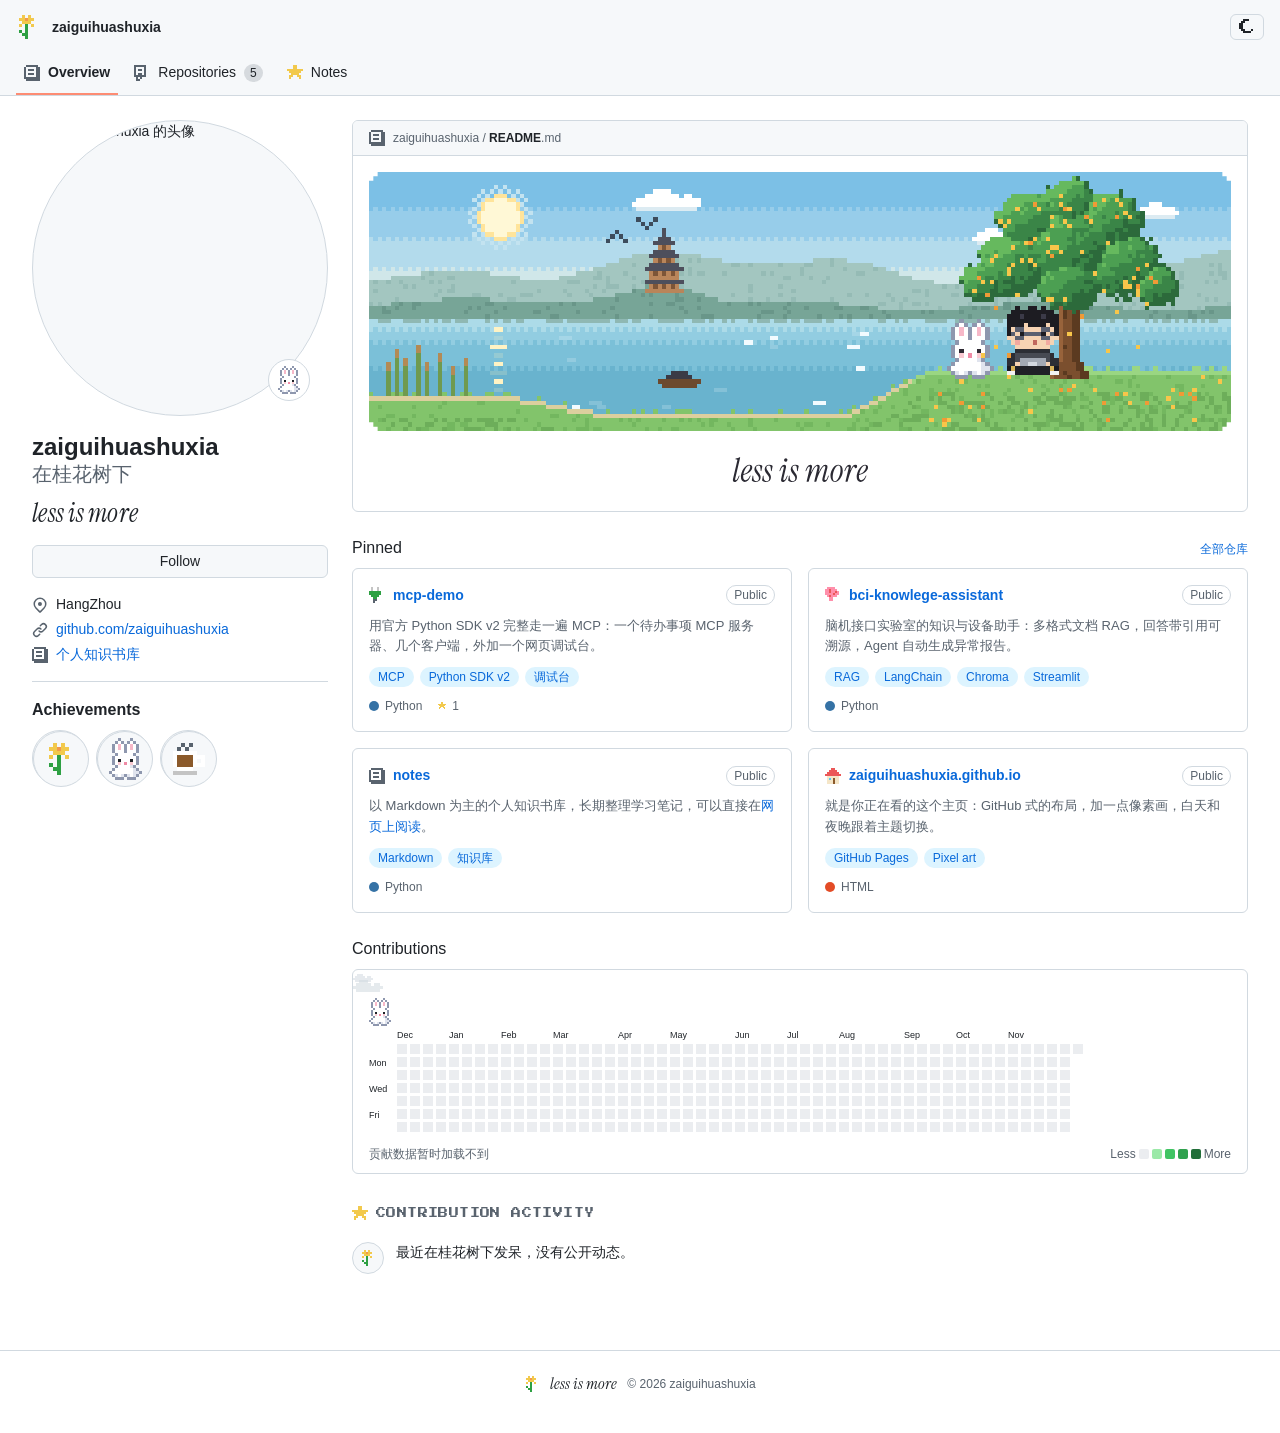
==== commit 5ce52f3a: "feat: show zaiguihuashuxia as the site name Co-Authored-By: Claude Opus 5.5 <noreply@anthropic.com>" ====
--- a/public/index.html
+++ b/public/index.html
@@ -3,8 +3,8 @@
 <head>
 <meta charset="utf-8">
 <meta name="viewport" content="width=device-width, initial-scale=1">
-<meta name="description" content="Wu Qi（zaiguihuashuxia）的个人主页：在桂花树下写代码，less is more。">
-<title>Wu Qi · zaiguihuashuxia</title>
+<meta name="description" content="zaiguihuashuxia 的个人主页：在桂花树下写代码，less is more。">
+<title>zaiguihuashuxia</title>
 <link rel="preconnect" href="https://fonts.googleapis.com">
 <link rel="preconnect" href="https://fonts.gstatic.com" crossorigin>
 <link href="https://fonts.googleapis.com/css2?family=Instrument+Serif:ital@1&family=Press+Start+2P&display=swap" rel="stylesheet">
@@ -147,12 +147,12 @@
   <aside>
     <div class="side-head">
       <div class="avatar">
-        <img src="https://avatars.githubusercontent.com/u/109660332?v=4&s=460" alt="Wu Qi 的头像" width="296" height="296">
+        <img src="https://avatars.githubusercontent.com/u/109660332?v=4&s=460" alt="zaiguihuashuxia 的头像" width="296" height="296">
         <span class="badge" title="和小兔子在一起"><span data-sprite="bunny" data-scale="2"></span></span>
       </div>
       <div>
-        <h1 class="name">Wu Qi</h1>
-        <div class="handle">zaiguihuashuxia</div>
+        <h1 class="name">zaiguihuashuxia</h1>
+        <div class="handle">在桂花树下</div>
       </div>
     </div>
     <p class="bio">less is more</p>
@@ -226,7 +226,7 @@
   </section>
 </main>
 
-<footer class="foot"><span data-sprite="flower" data-scale="2"></span><em>less is more</em><span>© 2026 Wu Qi · 在桂花树下</span></footer>
+<footer class="foot"><span data-sprite="flower" data-scale="2"></span><em>less is more</em><span>© 2026 zaiguihuashuxia</span></footer>
 
 <script>
 'use strict';
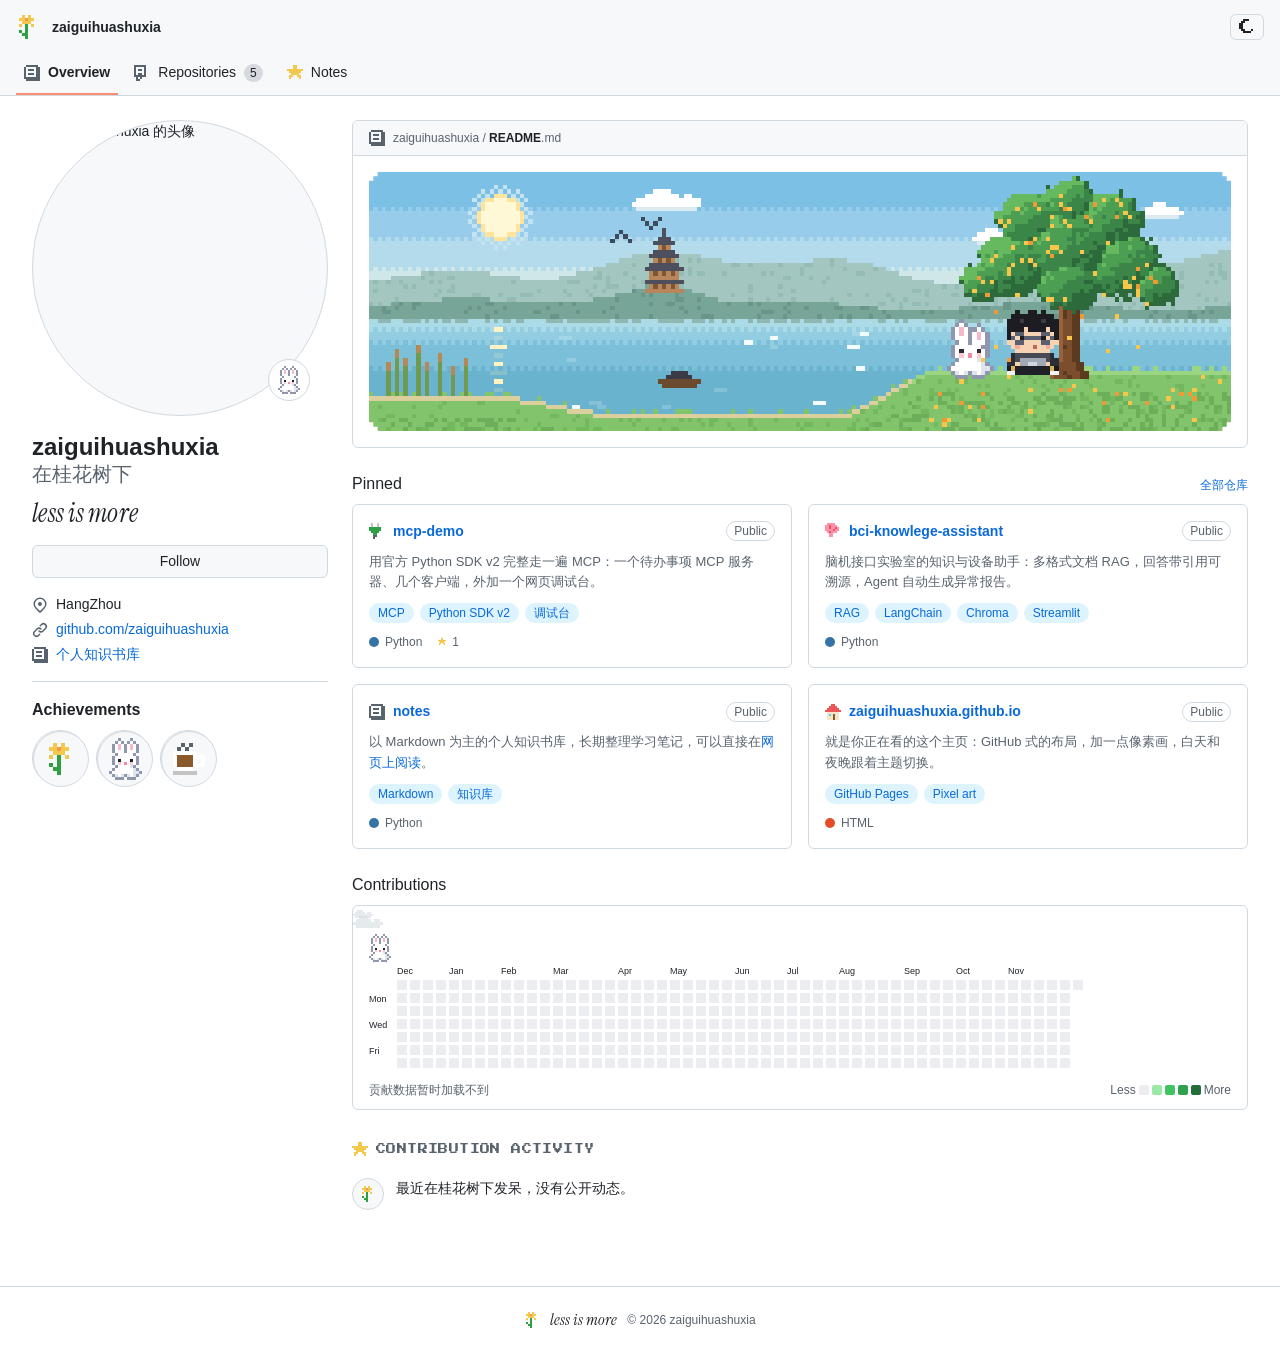
==== commit 8a7d13df: "feat: drop the slogan under the homepage banner Co-Authored-By: Claude Opus 5.5 <noreply@anthropic.c" ====
--- a/public/index.html
+++ b/public/index.html
@@ -76,9 +76,8 @@
 .readme{border:1px solid var(--border);border-radius:6px;margin-bottom:24px;overflow:hidden}
 .readme-h{display:flex;align-items:center;gap:8px;padding:8px 16px;font-size:12px;color:var(--muted);border-bottom:1px solid var(--border);background:var(--bg2)}
 .readme-h b{color:var(--fg);font-weight:600}
-.readme-b{padding:16px 16px 18px}
+.readme-b{padding:16px}
 .banner{display:block;width:100%;height:auto;aspect-ratio:10/3}
-.slogan{display:block;height:46px;width:auto;margin:16px auto 0}
 
 /* pinned */
 .sec-h{display:flex;justify-content:space-between;align-items:baseline;margin:0 0 8px}
@@ -177,8 +176,6 @@
       <div class="readme-b">
         <img class="banner day" src="assets/banner-day.svg" width="800" height="240" alt="像素画：杭州湖边的午后，一棵开花的桂花树下，戴圆框眼镜的我抱着电脑写代码，旁边蹲着一只小白兔">
         <img class="banner night" src="assets/banner-night.svg" width="800" height="240" alt="像素画：杭州湖边的夜晚，满月下一棵开花的桂花树，戴圆框眼镜的我抱着电脑写代码，旁边蹲着一只小白兔">
-        <img class="slogan day" src="assets/slogan-light.svg" alt="less is more">
-        <img class="slogan night" src="assets/slogan-dark.svg" alt="less is more">
       </div>
     </article>
 
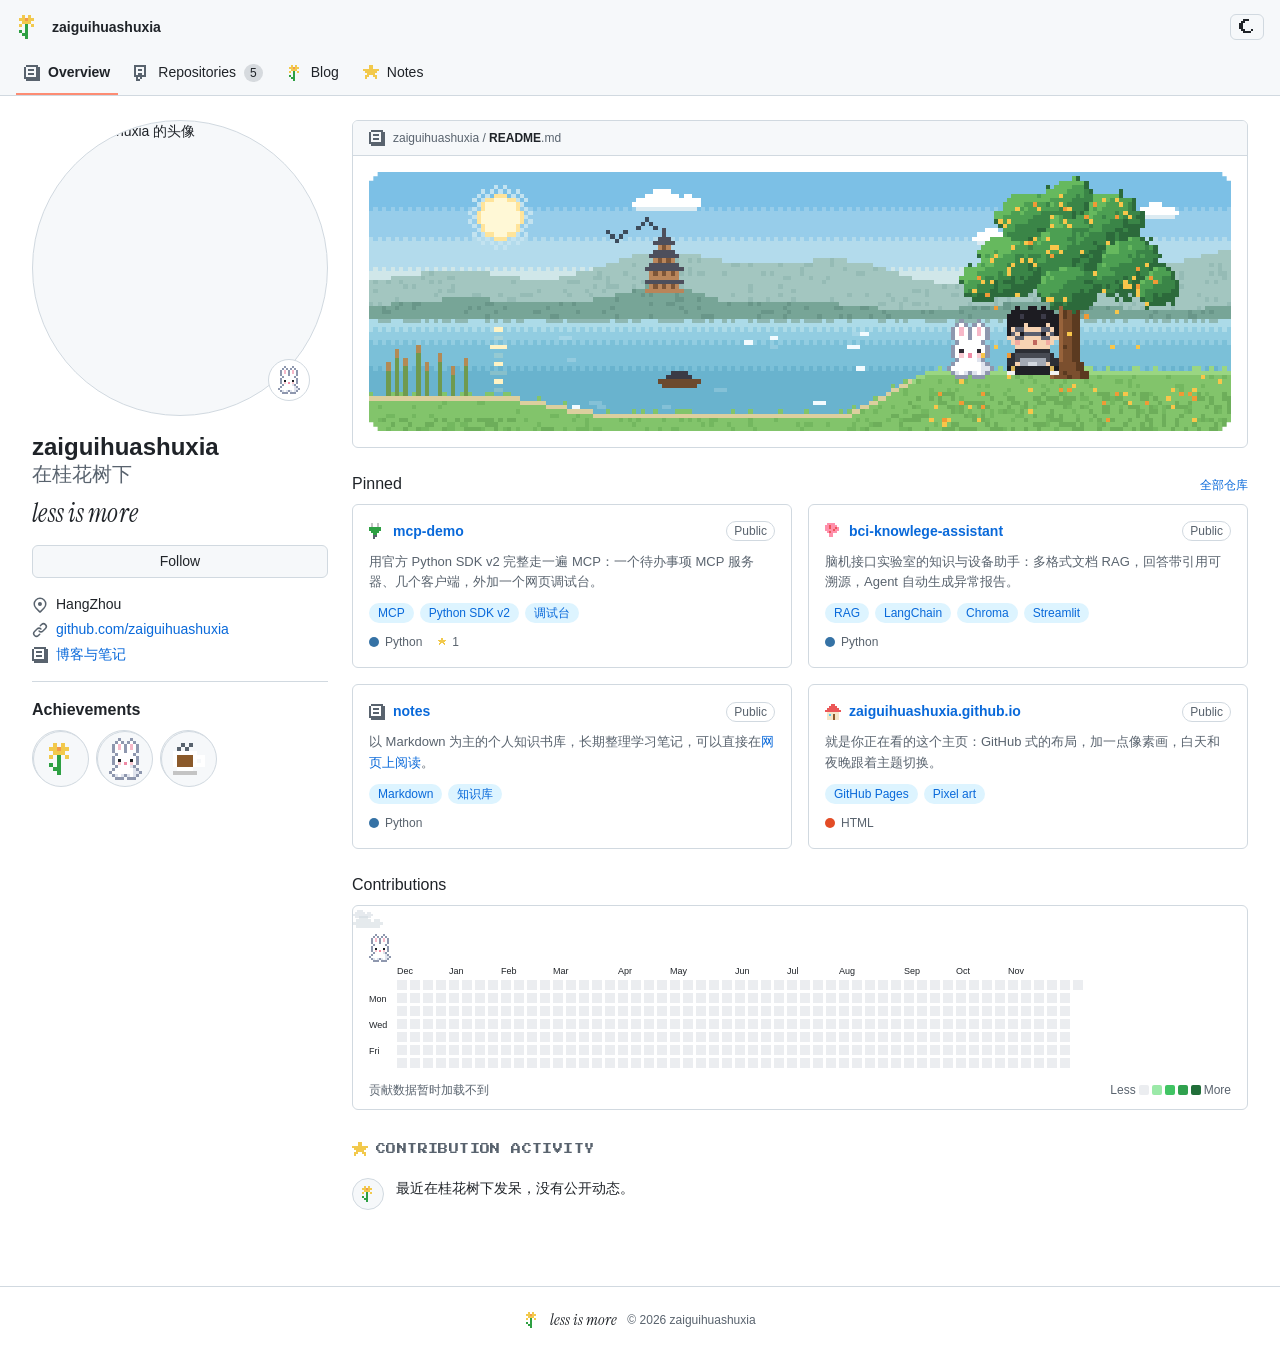
==== commit 75940525: "feat: link the new blog from the homepage Co-Authored-By: Claude Opus 5.5 <noreply@anthropic.com>" ====
--- a/public/index.html
+++ b/public/index.html
@@ -138,6 +138,7 @@
   <nav class="tabs" aria-label="主页导航">
     <a class="tab on" href="#"><span data-sprite="book" data-scale="2"></span>Overview</a>
     <a class="tab" href="https://github.com/zaiguihuashuxia?tab=repositories"><span data-sprite="repo" data-scale="2"></span>Repositories <span class="count">5</span></a>
+    <a class="tab" href="https://zaiguihuashuxia.github.io/notes/blog/"><span data-sprite="flower" data-scale="2"></span>Blog</a>
     <a class="tab" href="https://zaiguihuashuxia.github.io/notes/"><span data-sprite="star" data-scale="2"></span>Notes</a>
   </nav>
 </header>
@@ -159,7 +160,7 @@
     <ul class="facts">
       <li><svg viewBox="0 0 16 16" width="16" height="16"><path d="m12.596 11.596-3.535 3.536a1.5 1.5 0 0 1-2.122 0l-3.535-3.536a6.5 6.5 0 1 1 9.192-9.193 6.5 6.5 0 0 1 0 9.193Zm-1.06-8.132v-.001a5 5 0 1 0-7.072 7.072L8 14.07l3.536-3.534a5 5 0 0 0 0-7.072ZM8 9a2 2 0 1 1-.001-3.999A2 2 0 0 1 8 9Z"/></svg>HangZhou</li>
       <li><svg viewBox="0 0 16 16" width="16" height="16"><path d="m7.775 3.275 1.25-1.25a3.5 3.5 0 1 1 4.95 4.95l-2.5 2.5a3.5 3.5 0 0 1-4.95 0 .751.751 0 0 1 .018-1.042.751.751 0 0 1 1.042-.018 1.998 1.998 0 0 0 2.83 0l2.5-2.5a2.002 2.002 0 0 0-2.83-2.83l-1.25 1.25a.751.751 0 0 1-1.042-.018.751.751 0 0 1-.018-1.042Zm-4.69 9.64a1.998 1.998 0 0 0 2.83 0l1.25-1.25a.751.751 0 0 1 1.042.018.751.751 0 0 1 .018 1.042l-1.25 1.25a3.5 3.5 0 1 1-4.95-4.95l2.5-2.5a3.5 3.5 0 0 1 4.95 0 .751.751 0 0 1-.018 1.042.751.751 0 0 1-1.042.018 1.998 1.998 0 0 0-2.83 0l-2.5 2.5a1.998 1.998 0 0 0 0 2.83Z"/></svg><a href="https://github.com/zaiguihuashuxia">github.com/zaiguihuashuxia</a></li>
-      <li><span data-sprite="book" data-scale="2"></span><a href="https://zaiguihuashuxia.github.io/notes/">个人知识书库</a></li>
+      <li><span data-sprite="book" data-scale="2"></span><a href="https://zaiguihuashuxia.github.io/notes/">博客与笔记</a></li>
     </ul>
     <div class="hr"></div>
     <h2 class="h2">Achievements</h2>
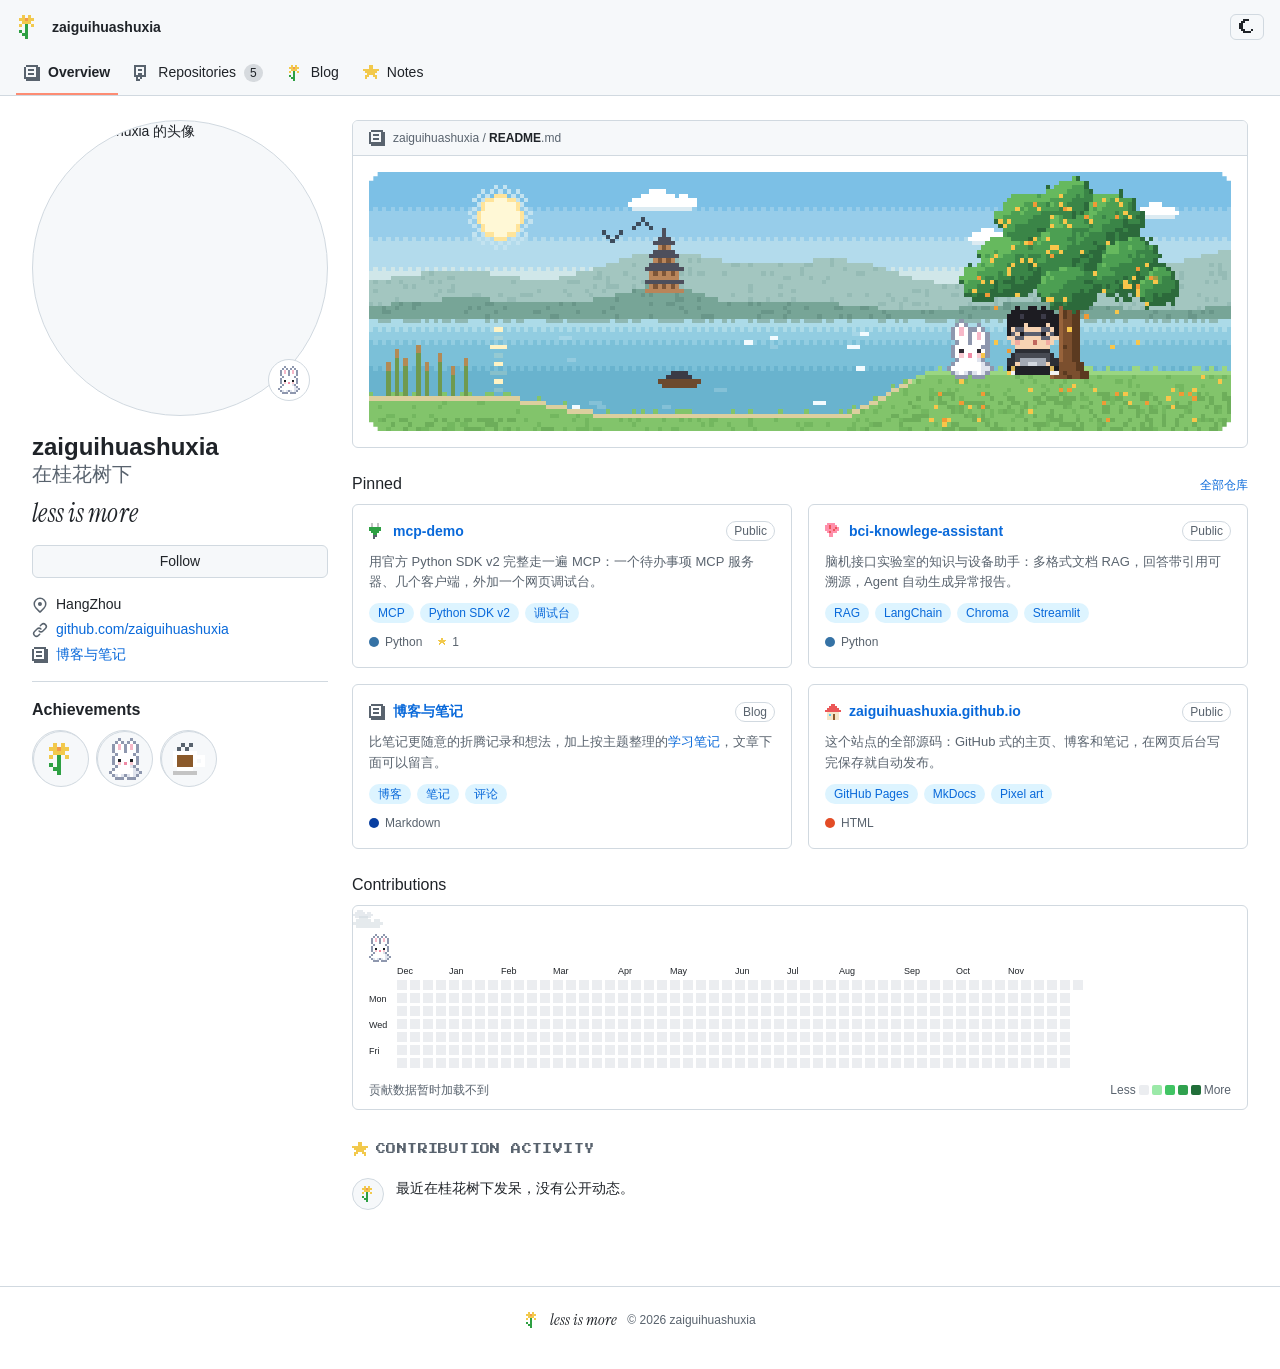
==== commit 917db050: "feat: move the blog and notes into the user site One repository now serves the homepage at /, the bl" ====
--- a/public/index.html
+++ b/public/index.html
@@ -138,7 +138,7 @@
   <nav class="tabs" aria-label="主页导航">
     <a class="tab on" href="#"><span data-sprite="book" data-scale="2"></span>Overview</a>
     <a class="tab" href="https://github.com/zaiguihuashuxia?tab=repositories"><span data-sprite="repo" data-scale="2"></span>Repositories <span class="count">5</span></a>
-    <a class="tab" href="https://zaiguihuashuxia.github.io/notes/blog/"><span data-sprite="flower" data-scale="2"></span>Blog</a>
+    <a class="tab" href="https://zaiguihuashuxia.github.io/blog/"><span data-sprite="flower" data-scale="2"></span>Blog</a>
     <a class="tab" href="https://zaiguihuashuxia.github.io/notes/"><span data-sprite="star" data-scale="2"></span>Notes</a>
   </nav>
 </header>
@@ -160,7 +160,7 @@
     <ul class="facts">
       <li><svg viewBox="0 0 16 16" width="16" height="16"><path d="m12.596 11.596-3.535 3.536a1.5 1.5 0 0 1-2.122 0l-3.535-3.536a6.5 6.5 0 1 1 9.192-9.193 6.5 6.5 0 0 1 0 9.193Zm-1.06-8.132v-.001a5 5 0 1 0-7.072 7.072L8 14.07l3.536-3.534a5 5 0 0 0 0-7.072ZM8 9a2 2 0 1 1-.001-3.999A2 2 0 0 1 8 9Z"/></svg>HangZhou</li>
       <li><svg viewBox="0 0 16 16" width="16" height="16"><path d="m7.775 3.275 1.25-1.25a3.5 3.5 0 1 1 4.95 4.95l-2.5 2.5a3.5 3.5 0 0 1-4.95 0 .751.751 0 0 1 .018-1.042.751.751 0 0 1 1.042-.018 1.998 1.998 0 0 0 2.83 0l2.5-2.5a2.002 2.002 0 0 0-2.83-2.83l-1.25 1.25a.751.751 0 0 1-1.042-.018.751.751 0 0 1-.018-1.042Zm-4.69 9.64a1.998 1.998 0 0 0 2.83 0l1.25-1.25a.751.751 0 0 1 1.042.018.751.751 0 0 1 .018 1.042l-1.25 1.25a3.5 3.5 0 1 1-4.95-4.95l2.5-2.5a3.5 3.5 0 0 1 4.95 0 .751.751 0 0 1-.018 1.042.751.751 0 0 1-1.042.018 1.998 1.998 0 0 0-2.83 0l-2.5 2.5a1.998 1.998 0 0 0 0 2.83Z"/></svg><a href="https://github.com/zaiguihuashuxia">github.com/zaiguihuashuxia</a></li>
-      <li><span data-sprite="book" data-scale="2"></span><a href="https://zaiguihuashuxia.github.io/notes/">博客与笔记</a></li>
+      <li><span data-sprite="book" data-scale="2"></span><a href="https://zaiguihuashuxia.github.io/blog/">博客与笔记</a></li>
     </ul>
     <div class="hr"></div>
     <h2 class="h2">Achievements</h2>
@@ -195,15 +195,15 @@
         <div class="meta"><span><i class="dot" style="background:#3572A5"></i>Python</span></div>
       </li>
       <li class="pin">
-        <div class="t"><span data-sprite="book" data-scale="2"></span><a href="https://github.com/zaiguihuashuxia/notes">notes</a><span class="pub">Public</span></div>
-        <p>以 Markdown 为主的个人知识书库，长期整理学习笔记，可以直接在<a href="https://zaiguihuashuxia.github.io/notes/">网页上阅读</a>。</p>
-        <div class="chips"><span>Markdown</span><span>知识库</span></div>
-        <div class="meta"><span><i class="dot" style="background:#3572A5"></i>Python</span></div>
+        <div class="t"><span data-sprite="book" data-scale="2"></span><a href="https://zaiguihuashuxia.github.io/blog/">博客与笔记</a><span class="pub">Blog</span></div>
+        <p>比笔记更随意的折腾记录和想法，加上按主题整理的<a href="https://zaiguihuashuxia.github.io/notes/">学习笔记</a>，文章下面可以留言。</p>
+        <div class="chips"><span>博客</span><span>笔记</span><span>评论</span></div>
+        <div class="meta"><span><i class="dot" style="background:#083fa1"></i>Markdown</span></div>
       </li>
       <li class="pin">
         <div class="t"><span data-sprite="house" data-scale="2"></span><a href="https://github.com/zaiguihuashuxia/zaiguihuashuxia.github.io">zaiguihuashuxia.github.io</a><span class="pub">Public</span></div>
-        <p>就是你正在看的这个主页：GitHub 式的布局，加一点像素画，白天和夜晚跟着主题切换。</p>
-        <div class="chips"><span>GitHub Pages</span><span>Pixel art</span></div>
+        <p>这个站点的全部源码：GitHub 式的主页、博客和笔记，在网页后台写完保存就自动发布。</p>
+        <div class="chips"><span>GitHub Pages</span><span>MkDocs</span><span>Pixel art</span></div>
         <div class="meta"><span><i class="dot" style="background:#e34c26"></i>HTML</span></div>
       </li>
     </ol>
